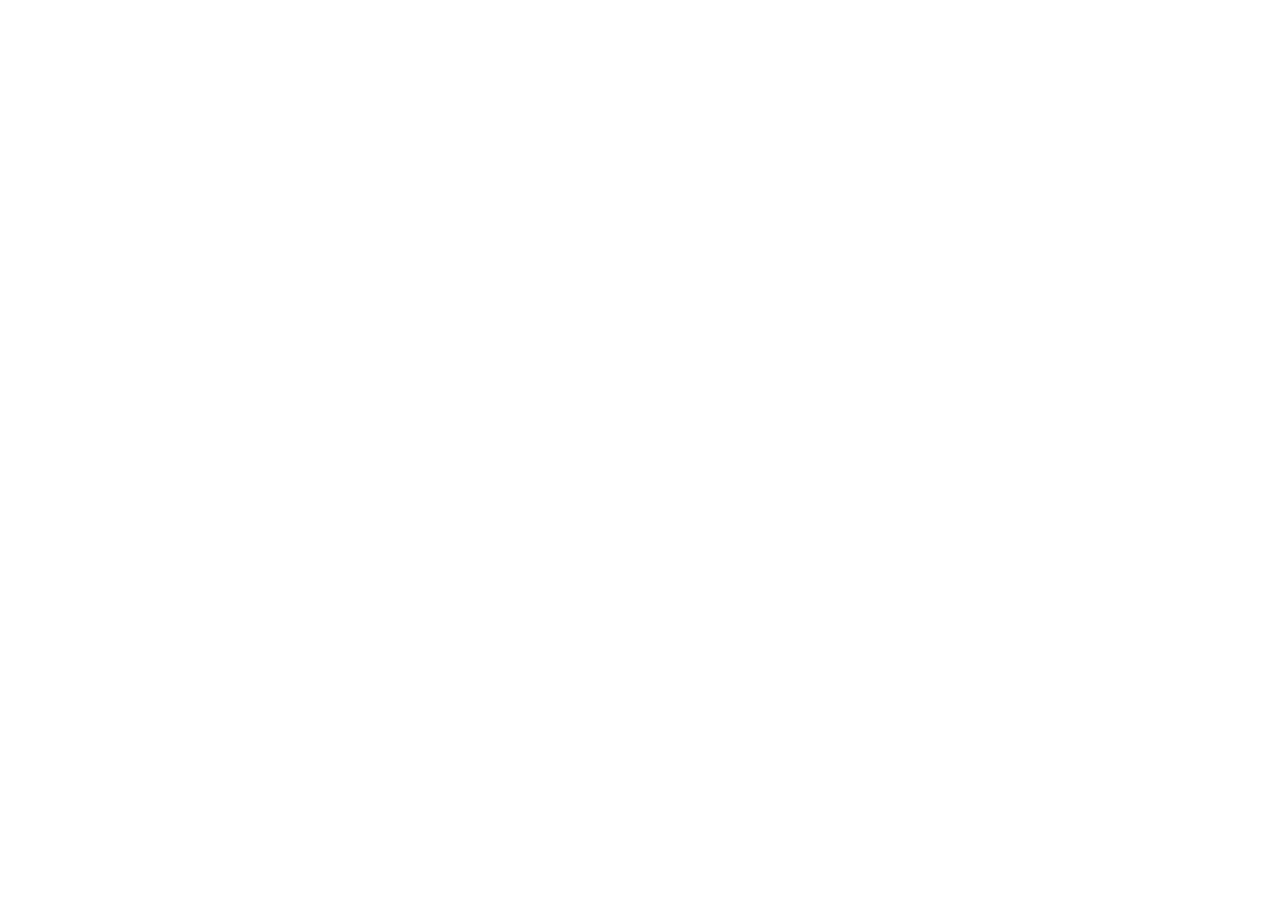
==== index.html @ c541c1cb "first commit" ====
<!doctype html>
<html lang="en">

<head>
  <meta charset="UTF-8" />
  <meta name="viewport" content="width=device-width, initial-scale=1.0" />
  <title>General | Catalyst AI</title>

  <link rel="preconnect" href="https://fonts.googleapis.com" />
  <link rel="preconnect" href="https://fonts.gstatic.com" crossorigin />
  <link
    href="https://fonts.googleapis.com/css2?family=DM+Sans:ital,opsz,wght@0,9..40,100..1000;1,9..40,100..1000&family=DM+Serif+Display:ital@0;1&display=swap"
    rel="stylesheet" />

  <!-- Bootstrap 5 CSS -->
  <link href="https://cdn.jsdelivr.net/npm/bootstrap@5.3.3/dist/css/bootstrap.min.css" rel="stylesheet" />

  <!-- Font Awesome -->
  <link rel="stylesheet" href="https://cdnjs.cloudflare.com/ajax/libs/font-awesome/6.5.2/css/all.min.css" />

  <!-- Swiper CSS -->
  <link rel="stylesheet" href="https://cdn.jsdelivr.net/npm/swiper@11/swiper-bundle.min.css" />

  <!-- AOS (Animate On Scroll) CSS - lightweight scroll animation -->
  <link rel="stylesheet" href="https://unpkg.com/aos@2.3.4/dist/aos.css" />

  <!-- Your custom CSS (always keep LAST so it overrides libraries) -->
  <link rel="stylesheet" href="css/style.css" />
  <link rel="stylesheet" href="./css/responsive.css" />
</head>

<body>

  <!-- ============ SCRIPTS (order matters) ============ -->
  <!-- Bootstrap JS bundle (includes Popper) -->
  <script src="https://cdn.jsdelivr.net/npm/bootstrap@5.3.3/dist/js/bootstrap.bundle.min.js"></script>
  <!-- Swiper JS -->
  <script src="https://cdn.jsdelivr.net/npm/swiper@11/swiper-bundle.min.js"></script>
  <!-- AOS JS -->
  <script src="https://unpkg.com/aos@2.3.4/dist/aos.js"></script>
  <!-- Your custom JS (LAST) -->
  <script src="js/main.js"></script>
</body>

</html>
---- css/style.css ----
/* =========================================================
   1. VARIABLES (Base Palette + Theme Variables)
   ========================================================= */
:root {
  --font-sans: "DM Sans", sans-serif;
  --font-serif: "DM Serif Display", serif;

  /* ---------- Brand palette (raw colors) ---------- */
  --peach: #FFC79E;
  --orange-light: #FF995C;
  --orange: #F26B1F;
  --orange-dark: #C85210;

  --purple: #4B2C9C;
  --purple-dark: #1C1433;
  --purple-light: #D6CFE6;
  --purple-gray: #6B6580;

  --blue: #0A2E9A;
  --navy: #07175B;
  --navy-2: #141B5B;
  --navy-dark: #0B1233;
  --blue-light: #D5DCF5;
  --blue-bg: #EEF2FC;

  --slate: #4F5877;
  --slate-dark: #3D4358;
  --gray-blue: #8C93AD;

  --gold: #E3A62B;
  --gold-dark: #B7791F;

  --red: #E8344E;
  --red-dark: #C4223A;

  --cream: #FFF9E8;
  --off-white: #F3F4FA;
  --white: #FFFFFF;

  /* ---------- Semantic colors ---------- */
  --color-primary: var(--blue);
  --color-primary-dark: var(--navy);
  --color-accent: var(--orange);
  --color-accent-alt: var(--gold);
  --color-text: var(--navy-dark);
  --color-muted: var(--slate);
  --color-border: var(--blue-light);
  --color-bg-soft: var(--off-white);
  --color-bg-cream: var(--cream);
  --color-danger: var(--red);

  /* ---------- Page / Hero Theme Variables (Default = Symbiosis) ---------- */
  --topbar-bg: var(--navy-2);
  --topbar-text: var(--white);
  --topbar-dot: var(--red);

  --header-bg: var(--white);
  --header-link: var(--navy-dark);
  --header-link-hover: var(--red);
  --header-shadow: 0 0.25rem 1.25rem rgb(11 18 51 / 0.08);

  --hero-panel-bg: var(--navy-2);
  --hero-eyebrow-color: var(--red);
  --hero-title-color: var(--white);
  --hero-highlight-color: var(--red);
  --hero-text-color: var(--blue-light);
  --hero-wedge-bg: var(--red);
  --hero-tint-opacity: 0.22;

  --hero-btn-bg: var(--red);
  --hero-btn-border: var(--red);
  --hero-btn-hover-bg: var(--red-dark);
  --hero-btn-hover-border: var(--red-dark);
  --hero-outline-hover-color: var(--navy-2);

  /* Background / Campus Image set via CSS variable */
  --hero-bg-img: url("../image/Symbiosis/Campus_photo.webp");

  /* ---------- Bootstrap overrides ---------- */
  --bs-primary: var(--color-primary);
  --bs-body-color: var(--color-text);
  --bs-link-color: var(--color-primary);
  --bs-link-hover-color: var(--color-accent);

  /* ---------- Layout & Spacing ---------- */
  --container-width: 1440px;
  --section-space: 100px;
  --panel-left: max(var(--gutter), calc((100% - var(--container-width)) / 2 + var(--gutter)));
  --split: calc(50% + 2rem);
}

@media (min-width: 992px) {
  :root {
    --gutter: 2rem;
  }
}

@media (min-width: 1200px) {
  :root {
    --gutter: clamp(2rem, 12.5vw, 11.25rem);
  }
}

/* =========================================================
   2. BASE
   ========================================================= */
html {
  scroll-behavior: smooth;
}

body {
  font-family: var(--font-sans);
  overflow-x: hidden;
}

img {
  max-width: 100%;
  height: auto;
}

a {
  text-decoration: none;
}

.container {
  max-width: var(--container-width);
}

.text-brand-highlight {
  color: var(--hero-highlight-color);
}

/* =========================================================
   3. BUTTONS
   ========================================================= */
.btn-brand {
  --bs-btn-padding-x: 1.25rem;
  --bs-btn-padding-y: 0.6rem;
  --bs-btn-font-size: 0.8125rem;
  --bs-btn-font-weight: 500;
  --bs-btn-border-radius: 0.375rem;
  transition: color 0.15s, background-color 0.15s, border-color 0.15s, transform 0.2s;
}

.btn-brand:hover {
  transform: translateY(-2px);
}

.btn-accent {
  --bs-btn-color: var(--white);
  --bs-btn-bg: var(--hero-btn-bg);
  --bs-btn-border-color: var(--hero-btn-border);
  --bs-btn-hover-color: var(--white);
  --bs-btn-hover-bg: var(--hero-btn-hover-bg);
  --bs-btn-hover-border-color: var(--hero-btn-hover-border);
  --bs-btn-active-color: var(--white);
  --bs-btn-active-bg: var(--hero-btn-hover-bg);
  --bs-btn-active-border-color: var(--hero-btn-hover-border);
}

.btn-navy {
  --bs-btn-color: var(--white);
  --bs-btn-bg: var(--hero-panel-bg);
  --bs-btn-border-color: var(--hero-panel-bg);
  --bs-btn-hover-color: var(--white);
  --bs-btn-hover-bg: var(--color-primary);
  --bs-btn-hover-border-color: var(--color-primary);
  --bs-btn-active-color: var(--white);
  --bs-btn-active-bg: var(--color-primary);
  --bs-btn-active-border-color: var(--color-primary);
}

.hero .btn-outline-light {
  --bs-btn-hover-color: var(--hero-outline-hover-color);
}

/* =========================================================
   4. TOP BAR + HEADER
   ========================================================= */
.topbar {
  background: var(--topbar-bg);
  font-size: 14px;
  color: rgba(255, 255, 255, 0.85);
  font-family: var(--font-sans);
  font-weight: 500;
  line-height: 18px;
  padding: 10px 0;
}

.topbar__dot {
  width: 0.3rem;
  height: 0.3rem;
  background: var(--topbar-dot);
  vertical-align: middle;
}

.site-header {
  position: sticky;
  top: 0;
  z-index: 1030;
  background: white;
  transition: box-shadow 0.3s ease;
}

.site-header.is-scrolled {
  box-shadow: var(--header-shadow);
}

.brand img {
  height: 44px;
  width: auto;
}

.back-link {
  color: var(--header-link);
  font-size: 16px;
  font-weight: 500;
  line-height: 24px;
  transition: color 0.2s;
}

.back-link:hover {
  color: var(--header-link-hover);
}

.back-link i {
  transition: transform 0.2s;
}

.back-link:hover i {
  transform: translateX(-3px);
}

/* =========================================================
   5. HERO (Mobile stacked -> Desktop 3-column grid)
   ========================================================= */
/* .hero {
  position: relative;
  display: grid;
  grid-template-columns: 1fr;
}

.hero__tint {
  display: none;
}

.hero__panel {
  position: relative;
  display: flex;
  align-items: center;
  overflow: hidden;
  background-color: var(--hero-panel-bg);
  background-image: var(--hero-bg-img);
  background-size: cover;
  background-position: center;
  background-repeat: no-repeat;
}
 
.hero__panel::before {
  content: "";
  position: absolute;
  inset: 0;
  background: var(--hero-panel-bg);
  opacity: 0.88;
  z-index: 0;
}

.hero__content {
  position: relative;
  z-index: 1;
  max-width: 40rem;
  padding: 3.5rem var(--gutter) 6rem;
}

.eyebrow {
  display: flex;
  align-items: center;
  gap: 0.75rem;
  margin-bottom: 1.25rem;
  font-size: 0.6875rem;
  font-weight: 500;
  letter-spacing: 0.14em;
  text-transform: uppercase;
  color: var(--hero-eyebrow-color);
}

.eyebrow::before {
  content: "";
  width: 1.5rem;
  height: 1px;
  background: currentColor;
  transform-origin: left;
  animation: line-grow 0.8s 0.4s ease-out both;
}

.hero__title {
  font-size: clamp(2rem, 1rem + 2vw, 2.5rem);
  line-height: 1.15;
  margin-bottom: 1.25rem;
  color: var(--hero-title-color);
}

.hero__text {
  max-width: 28rem;
  margin-bottom: 1.75rem;
  font-size: 0.9375rem;
  color: var(--hero-text-color);
}

.hero__wedge {
  position: absolute;
  inset: auto 0 0 0;
  z-index: 2;
  height: clamp(2.5rem, 5vw, 4.25rem);
  background: var(--hero-wedge-bg);
  clip-path: polygon(0 100%, 100% 0, 100% 100%);
} 
 
.hero__media {
  min-height: 18rem;
  background-color: var(--hero-panel-bg);
  background-image: var(--hero-bg-img);
  background-size: cover;
  background-position: center;
  background-repeat: no-repeat;
}
 
@media (min-width: 992px) {
  .hero {
    grid-template-columns: 0.35fr 1fr 0.85fr;
    min-height: 36rem;
  }

  .hero__tint {
    display: block;
    background-color: var(--hero-panel-bg);
    background-image: var(--hero-bg-img);
    background-size: cover;
    background-position: center;
    background-repeat: no-repeat;
    opacity: var(--hero-tint-opacity);
  }

  .hero__media {
    min-height: 100%;
  }
}*/

@keyframes line-grow {
  from {
    transform: scaleX(0);
  }
}

@media (prefers-reduced-motion: reduce) {
  html {
    scroll-behavior: auto;
  }

  .eyebrow::before {
    animation: none;
  }

  .btn-brand:hover {
    transform: none;
  }
}
---- css/responsive.css ----
@media (max-width: 946px) {
    .container {
        padding: auto 16px;
    }

    .topbar {
        font-size: 12px;
        line-height: normal;
    }

    .brand img {
        height: 34px;
    }

    .btn-brand {
        --bs-btn-padding-x: 16px;
        --bs-btn-padding-y: 14px;
        --bs-btn-font-size: 12px;
        --bs-btn-font-weight: 600;
        --bs-btn-border-radius: 0;
        transition: color 0.15s, background-color 0.15s, border-color 0.15s, transform 0.2s;
    }
}

@media (max-width: 575.98px) {
    .topbar {
        font-size: 12px;
        line-height: 16px;
        padding: 8px 0;
    }

    .brand img {
        height: 36px;
    }

    .header-end {
        gap: 12px;
    }

    .btn-brand {
        --bs-btn-padding-x: 16px;
        --bs-btn-padding-y: 10px;
        --bs-btn-font-size: 14px;
    }

    .hero__content {
        padding: 2.75rem var(--gutter) 4.5rem;
    }

    .hero__actions {
        flex-direction: column;
        align-items: stretch;
    }

    .hero__actions .btn {
        width: 100%;
        text-align: center;
    }

    .hero__media {
        min-height: 15rem;
    }
}

/* Medium devices (tablets >= 768px) */
@media (min-width: 768px) {
    :root {
        --gutter: 2rem;
    }

    .hero__media {
        min-height: 22rem;
    }
}

/* Large devices (desktops >= 992px - Matches reference screenshot) */
@media (min-width: 992px) {
    :root {
        --gutter: 3rem;
    }

    .hero {
        grid-template-columns: 0.24fr 1.06fr 1fr;
        min-height: 36rem;
    }

    .hero__tint {
        display: block;
        background-color: var(--hero-panel-bg);
        background-image: var(--hero-overlay), var(--hero-bg-img);
        background-size: cover;
        background-position: center;
        background-repeat: no-repeat;
        opacity: var(--hero-tint-opacity);
    }

    .hero__content {
        padding: 4rem 2.5rem 5.5rem 3.5rem;
    }

    .hero__media {
        min-height: 100%;
    }
}

/* Extra large screens (>= 1400px) */
@media (min-width: 1400px) {
    .hero {
        min-height: 40rem;
    }

    .hero__content {
        padding: 4.5rem 3rem 6rem 4.5rem;
    }
}
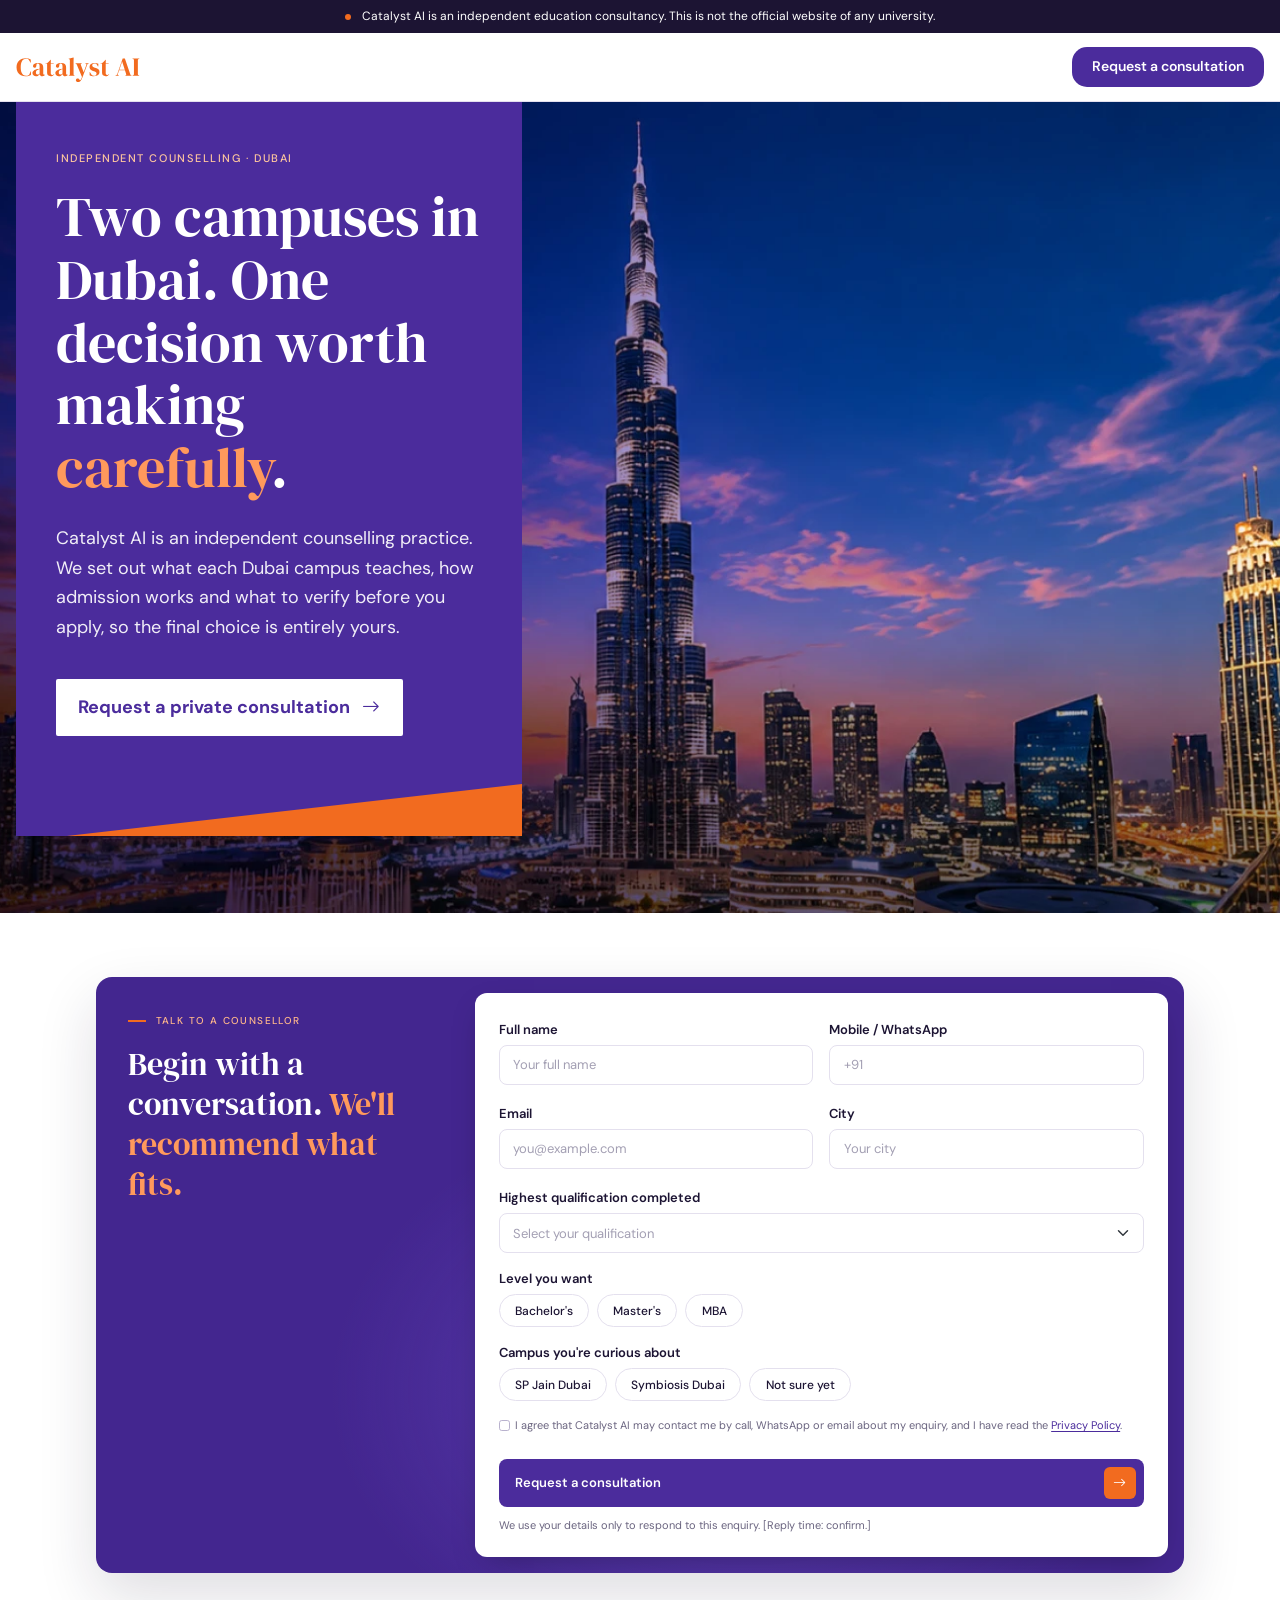
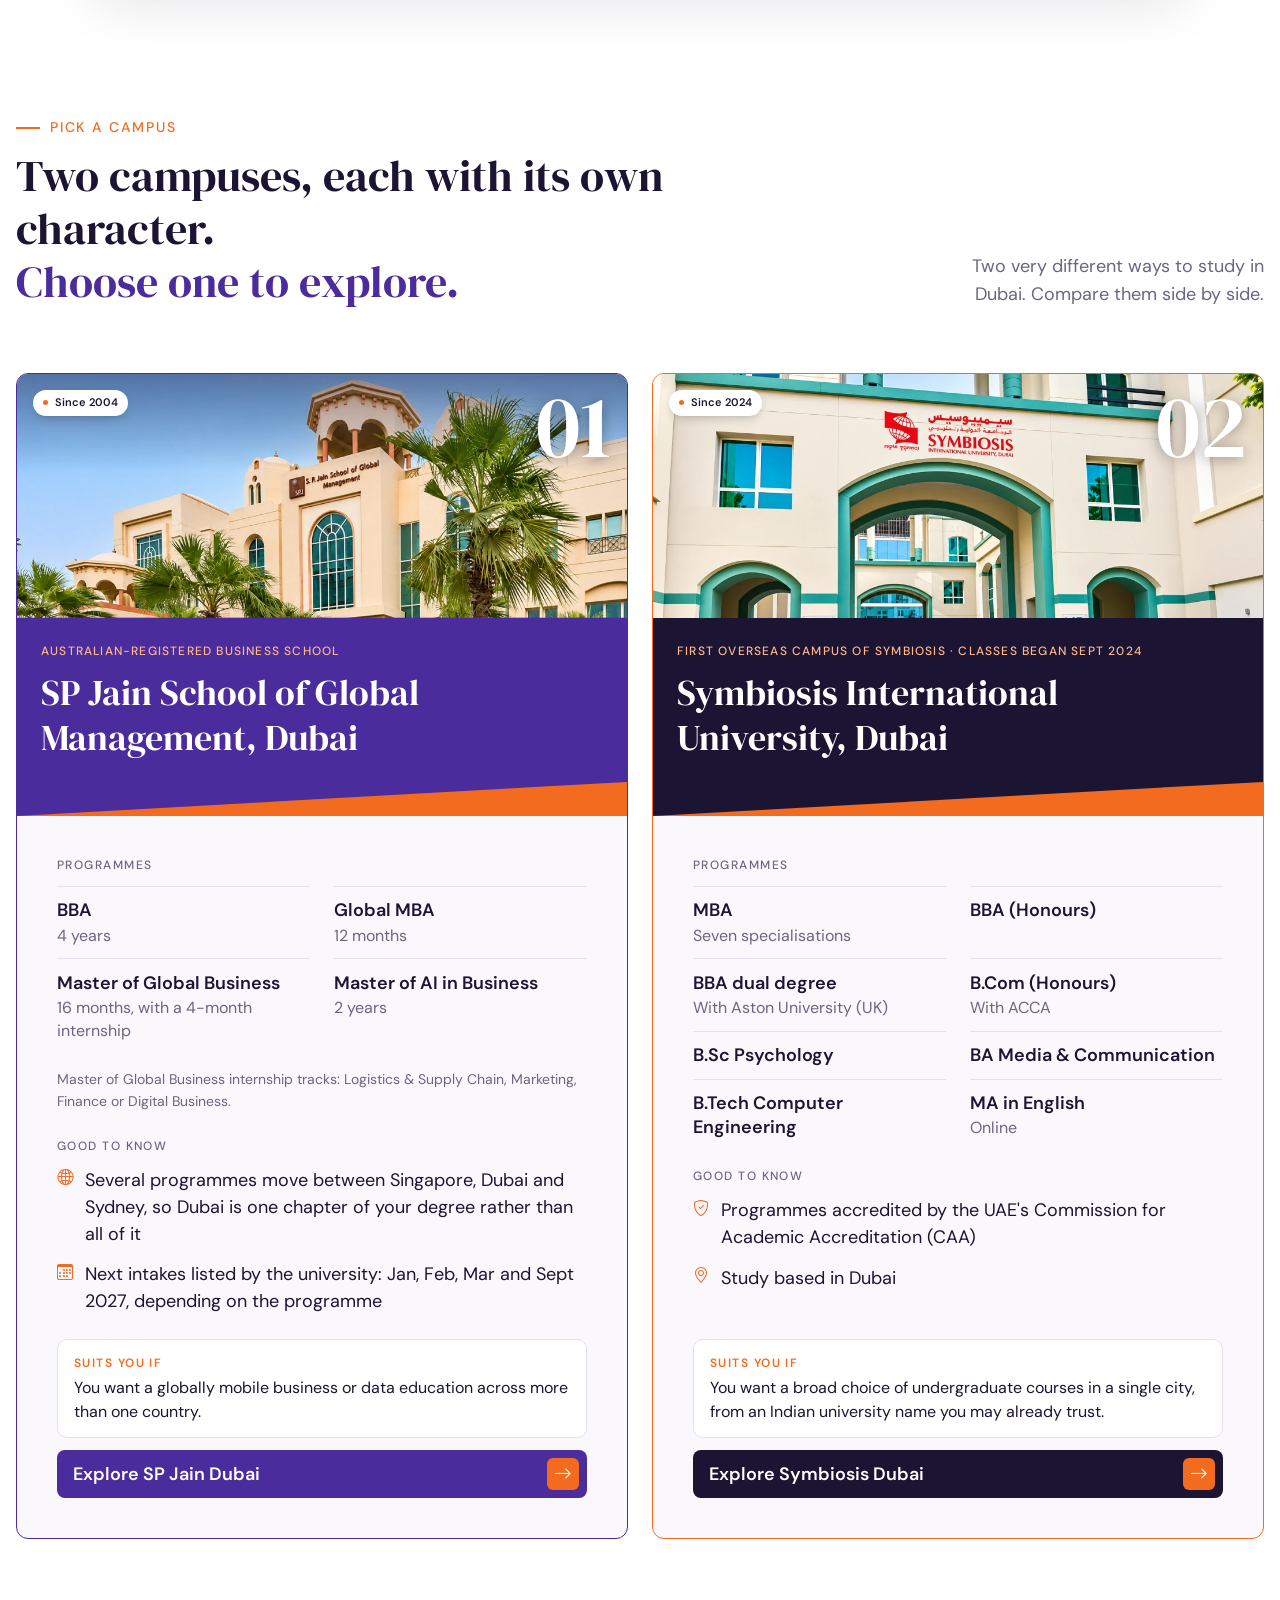
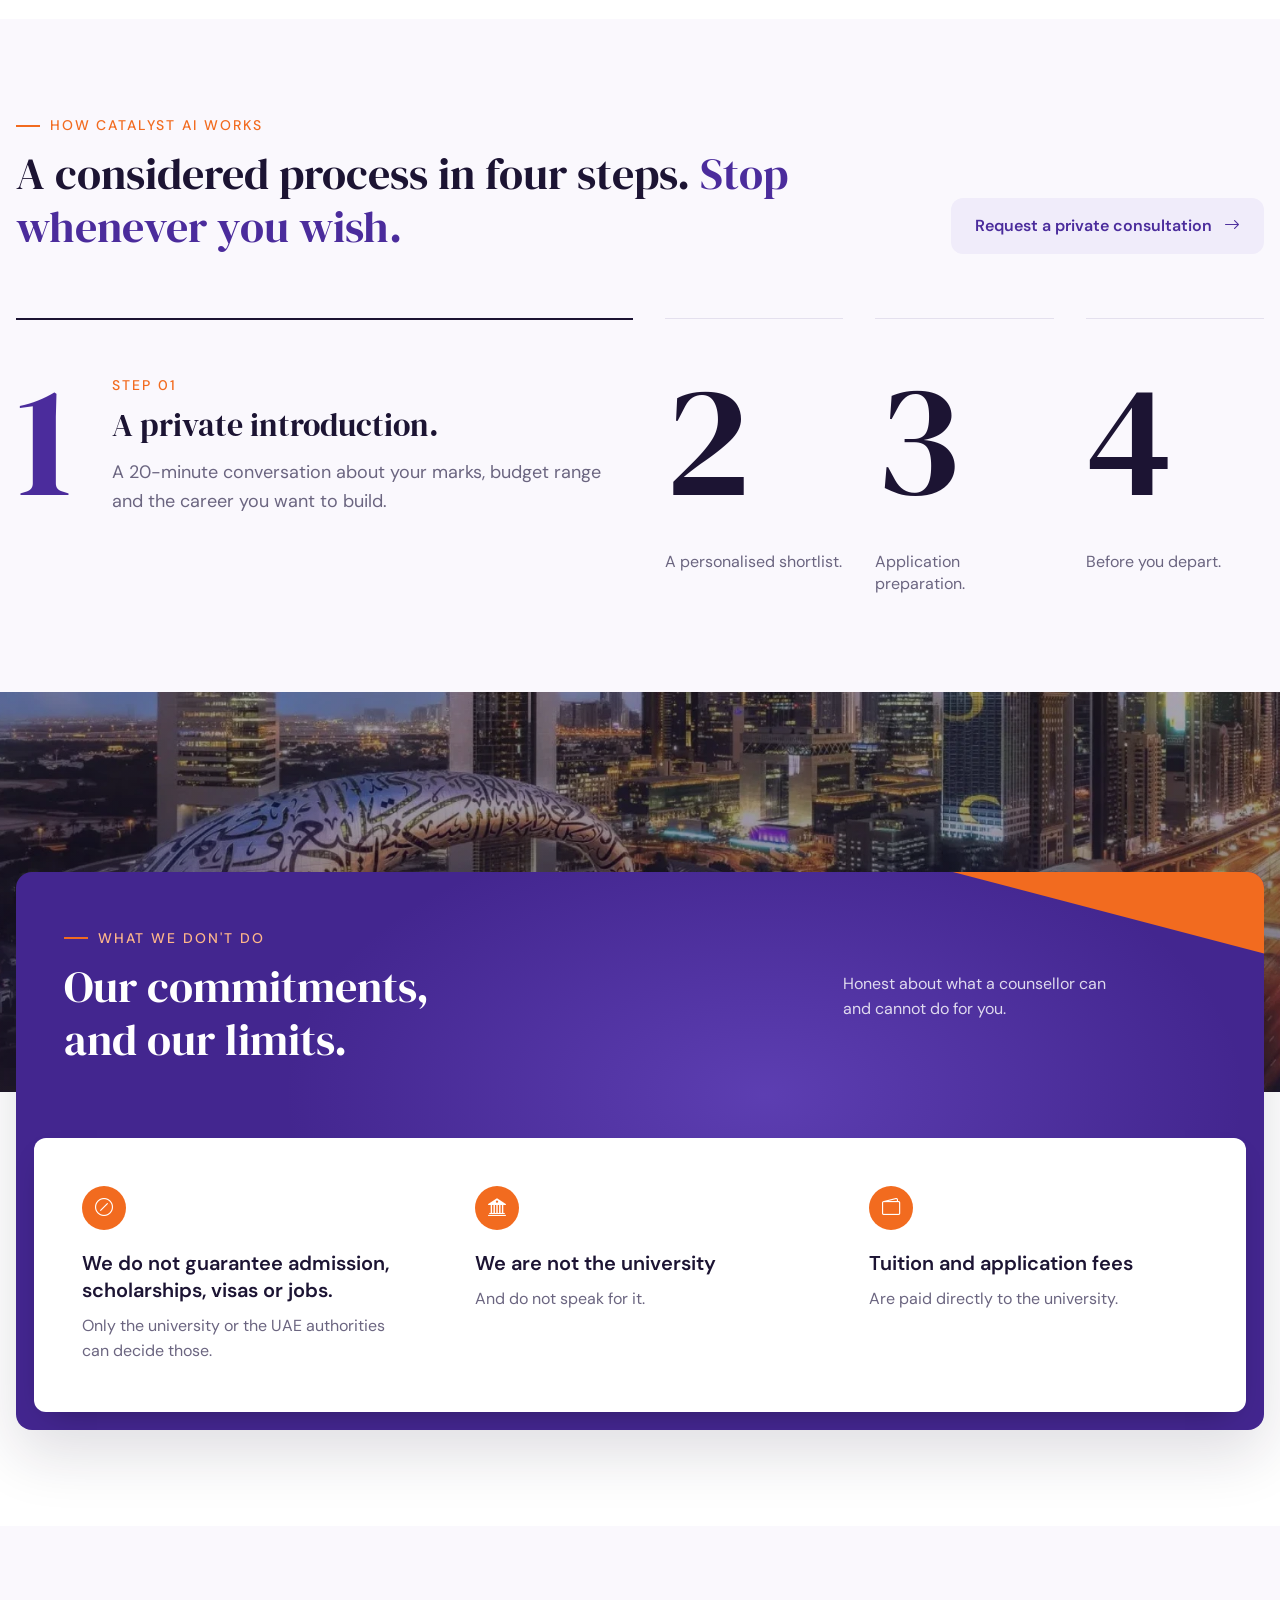
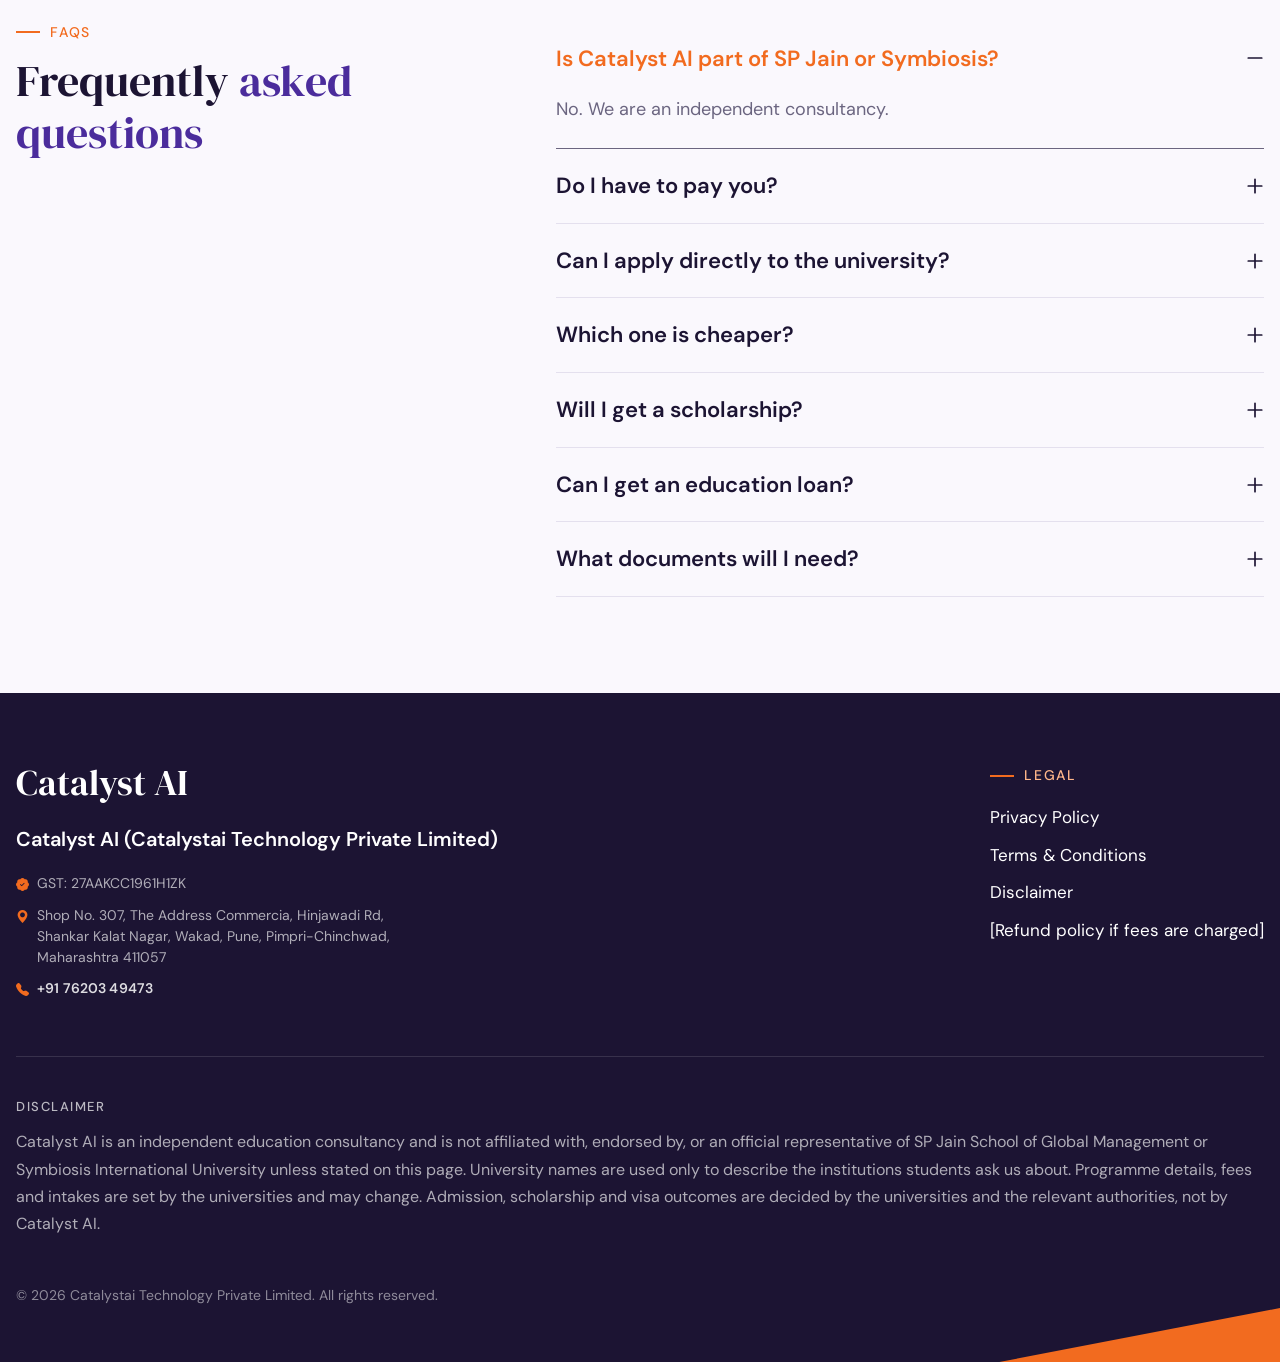
==== commit f2fcfc50: "add new changes" ====
--- a/index.html
+++ b/index.html
@@ -1,45 +1,947 @@
 <!doctype html>
 <html lang="en">
-
-<head>
-  <meta charset="UTF-8" />
-  <meta name="viewport" content="width=device-width, initial-scale=1.0" />
-  <title>General | Catalyst AI</title>
-
-  <link rel="preconnect" href="https://fonts.googleapis.com" />
-  <link rel="preconnect" href="https://fonts.gstatic.com" crossorigin />
-  <link
-    href="https://fonts.googleapis.com/css2?family=DM+Sans:ital,opsz,wght@0,9..40,100..1000;1,9..40,100..1000&family=DM+Serif+Display:ital@0;1&display=swap"
-    rel="stylesheet" />
-
-  <!-- Bootstrap 5 CSS -->
-  <link href="https://cdn.jsdelivr.net/npm/bootstrap@5.3.3/dist/css/bootstrap.min.css" rel="stylesheet" />
-
-  <!-- Font Awesome -->
-  <link rel="stylesheet" href="https://cdnjs.cloudflare.com/ajax/libs/font-awesome/6.5.2/css/all.min.css" />
-
-  <!-- Swiper CSS -->
-  <link rel="stylesheet" href="https://cdn.jsdelivr.net/npm/swiper@11/swiper-bundle.min.css" />
-
-  <!-- AOS (Animate On Scroll) CSS - lightweight scroll animation -->
-  <link rel="stylesheet" href="https://unpkg.com/aos@2.3.4/dist/aos.css" />
-
-  <!-- Your custom CSS (always keep LAST so it overrides libraries) -->
-  <link rel="stylesheet" href="css/style.css" />
-  <link rel="stylesheet" href="./css/responsive.css" />
-</head>
-
-<body>
-
-  <!-- ============ SCRIPTS (order matters) ============ -->
-  <!-- Bootstrap JS bundle (includes Popper) -->
-  <script src="https://cdn.jsdelivr.net/npm/bootstrap@5.3.3/dist/js/bootstrap.bundle.min.js"></script>
-  <!-- Swiper JS -->
-  <script src="https://cdn.jsdelivr.net/npm/swiper@11/swiper-bundle.min.js"></script>
-  <!-- AOS JS -->
-  <script src="https://unpkg.com/aos@2.3.4/dist/aos.js"></script>
-  <!-- Your custom JS (LAST) -->
-  <script src="js/main.js"></script>
-</body>
-
-</html>+  <head>
+    <meta charset="UTF-8" />
+    <meta name="viewport" content="width=device-width, initial-scale=1" />
+    <title>Catalyst AI | Independent Counselling for Dubai Campuses</title>
+
+    <!-- Google Tag Manager -->
+    <script>
+      (function (w, d, s, l, i) {
+        w[l] = w[l] || [];
+        w[l].push({ 'gtm.start': new Date().getTime(), event: 'gtm.js' });
+        var f = d.getElementsByTagName(s)[0],
+          j = d.createElement(s),
+          dl = l != 'dataLayer' ? '&l=' + l : '';
+        j.async = true;
+        j.src = 'https://www.googletagmanager.com/gtm.js?id=' + i + dl;
+        f.parentNode.insertBefore(j, f);
+      })(window, document, 'script', 'dataLayer', 'GTM-PBZR5ZBN');
+    </script>
+    <!-- End Google Tag Manager -->
+    <meta
+      name="description"
+      content="Catalyst AI is an independent counselling practice. Compare what each Dubai campus teaches, how admission works and what to verify before you apply."
+    />
+
+    <!-- Fonts -->
+    <link rel="preconnect" href="https://fonts.googleapis.com" />
+    <link rel="preconnect" href="https://fonts.gstatic.com" crossorigin />
+    <link
+      href="https://fonts.googleapis.com/css2?family=DM+Sans:wght@400;500;600;700&family=DM+Serif+Display:ital@0;1&display=swap"
+      rel="stylesheet"
+    />
+
+    <!-- Bootstrap 5 + Icons -->
+    <link href="https://cdn.jsdelivr.net/npm/bootstrap@5.3.3/dist/css/bootstrap.min.css" rel="stylesheet" />
+    <link href="https://cdn.jsdelivr.net/npm/bootstrap-icons@1.11.3/font/bootstrap-icons.min.css" rel="stylesheet" />
+
+    <!-- Favicon -->
+    <link rel="icon" type="image/png" href="images/favicon.png" />
+
+    <!-- Custom -->
+    <link href="css/style.css" rel="stylesheet" />
+  </head>
+  <body>
+    <!-- Google Tag Manager (noscript) -->
+    <noscript
+      ><iframe
+        src="https://www.googletagmanager.com/ns.html?id=GTM-PBZR5ZBN"
+        height="0"
+        width="0"
+        style="display: none; visibility: hidden"
+      ></iframe
+    ></noscript>
+    <!-- End Google Tag Manager (noscript) -->
+
+    <!-- ============ 1. HEADER STRIP ============ -->
+    <div class="header-strip" role="note">
+      <div class="site-container">
+        <p class="header-strip__text mb-0">
+          <span class="header-strip__dot" aria-hidden="true"></span>
+          Catalyst AI is an independent education consultancy. This is not the official website of any university.
+        </p>
+      </div>
+    </div>
+
+    <!-- ============ 2. HEADER ============ -->
+    <header class="site-header">
+      <div class="site-container">
+        <nav class="d-flex align-items-center justify-content-between" aria-label="Main">
+          <a href="#" class="site-logo" aria-label="Catalyst AI home"
+            ><img src="images/logo.svg" alt="Catalyst AI" class="site-logo__img"
+          /></a>
+          <a href="#enquiry" class="btn btn-brand btn-brand--sm">Request a consultation</a>
+        </nav>
+      </div>
+    </header>
+
+    <main>
+      <!-- ============ 3. HERO ============ -->
+      <section class="hero" aria-labelledby="hero-title">
+        <div class="site-container">
+          <div class="row">
+            <div class="col-12 col-md-10 col-lg-6 col-xl-5">
+              <div class="hero-card">
+                <p class="hero-card__eyebrow">Independent counselling &middot; Dubai</p>
+                <h1 id="hero-title" class="hero-card__title">
+                  Two campuses in Dubai. One decision worth making <span class="text-peach">carefully</span>.
+                </h1>
+                <p class="hero-card__text">
+                  Catalyst AI is an independent counselling practice. We set out what each Dubai campus teaches, how
+                  admission works and what to verify before you apply, so the final choice is entirely yours.
+                </p>
+                <a href="#enquiry" class="btn btn-light-cta">
+                  <span>Request a private consultation</span>
+                  <i class="bi bi-arrow-right" aria-hidden="true"></i>
+                </a>
+              </div>
+            </div>
+          </div>
+        </div>
+      </section>
+
+      <!-- ============ 4. ENQUIRY FORM ============ -->
+      <section class="enquiry" id="enquiry" aria-labelledby="enquiry-title">
+        <div class="site-container">
+          <div class="enquiry__wrap">
+            <div class="row g-0 align-items-stretch">
+              <!-- Left panel -->
+              <div class="col-12 col-lg-4">
+                <div class="enquiry__intro">
+                  <p class="enquiry__eyebrow">
+                    <span class="enquiry__line" aria-hidden="true"></span>Talk to a counsellor
+                  </p>
+                  <h2 id="enquiry-title" class="enquiry__title">
+                    Begin with a conversation. <span class="text-peach">We'll recommend what fits.</span>
+                  </h2>
+                </div>
+              </div>
+
+              <!-- Form card -->
+              <div class="col-12 col-lg-8">
+                <div class="form-card">
+                  <form id="leadForm" class="needs-validation" novalidate data-source="Home">
+                    <!-- Hidden fields (leave as is). Change value of "source" on other pages:
+                       Home  |  SP Jain  |  Symbiosis -->
+                    <input type="hidden" name="source" value="Home" />
+                    <input type="hidden" name="page_url" id="page_url" />
+                    <input type="hidden" name="utm_source" id="utm_source" />
+                    <input type="hidden" name="utm_medium" id="utm_medium" />
+                    <input type="hidden" name="utm_campaign" id="utm_campaign" />
+                    <input type="hidden" name="utm_term" id="utm_term" />
+                    <input type="hidden" name="utm_content" id="utm_content" />
+                    <!-- Honeypot (bots fill this, humans never see it) -->
+                    <div class="visually-hidden" aria-hidden="true">
+                      <label for="website">Website</label>
+                      <input type="text" name="website" id="website" tabindex="-1" autocomplete="off" />
+                    </div>
+
+                    <div class="row g-3">
+                      <div class="col-12 col-sm-6">
+                        <label for="fullName" class="form-label">Full name</label>
+                        <input
+                          type="text"
+                          class="form-control"
+                          id="fullName"
+                          name="full_name"
+                          placeholder="Your full name"
+                          autocomplete="name"
+                          required
+                          minlength="2"
+                        />
+                        <div class="invalid-feedback">Please enter your full name.</div>
+                      </div>
+                      <div class="col-12 col-sm-6">
+                        <label for="mobile" class="form-label">Mobile / WhatsApp</label>
+                        <input
+                          type="tel"
+                          class="form-control"
+                          id="mobile"
+                          name="mobile"
+                          placeholder="+91"
+                          inputmode="tel"
+                          autocomplete="tel"
+                          pattern="^\+?[0-9\s\-]{8,15}$"
+                          required
+                        />
+                        <div class="invalid-feedback">Enter a valid mobile number.</div>
+                      </div>
+
+                      <div class="col-12 col-sm-6">
+                        <label for="email" class="form-label">Email</label>
+                        <input
+                          type="email"
+                          class="form-control"
+                          id="email"
+                          name="email"
+                          placeholder="you@example.com"
+                          autocomplete="email"
+                          required
+                        />
+                        <div class="invalid-feedback">Enter a valid email address.</div>
+                      </div>
+                      <div class="col-12 col-sm-6">
+                        <label for="city" class="form-label">City</label>
+                        <input
+                          type="text"
+                          class="form-control"
+                          id="city"
+                          name="city"
+                          placeholder="Your city"
+                          autocomplete="address-level2"
+                          required
+                        />
+                        <div class="invalid-feedback">Please enter your city.</div>
+                      </div>
+
+                      <div class="col-12">
+                        <label for="qualification" class="form-label">Highest qualification completed</label>
+                        <select class="form-select" id="qualification" name="qualification" required>
+                          <option value="" selected disabled>Select your qualification</option>
+                          <option>12th / Higher secondary</option>
+                          <option>Diploma</option>
+                          <option>Bachelor's degree</option>
+                          <option>Master's degree</option>
+                          <option>Other</option>
+                        </select>
+                        <div class="invalid-feedback">Please select your qualification.</div>
+                      </div>
+
+                      <!-- Level (single select pills) -->
+                      <div class="col-12">
+                        <span class="form-label d-block" id="levelLabel">Level you want</span>
+                        <div class="pill-group" role="radiogroup" aria-labelledby="levelLabel">
+                          <input type="radio" class="btn-check" name="level" id="lvl1" value="Bachelor's" required />
+                          <label class="pill" for="lvl1">Bachelor's</label>
+
+                          <input type="radio" class="btn-check" name="level" id="lvl2" value="Master's" />
+                          <label class="pill" for="lvl2">Master's</label>
+
+                          <input type="radio" class="btn-check" name="level" id="lvl3" value="MBA" />
+                          <label class="pill" for="lvl3">MBA</label>
+                        </div>
+                      </div>
+
+                      <!-- Campus (single select pills) -->
+                      <div class="col-12">
+                        <span class="form-label d-block" id="campusLabel">Campus you're curious about</span>
+                        <div class="pill-group" role="radiogroup" aria-labelledby="campusLabel">
+                          <input
+                            type="radio"
+                            class="btn-check"
+                            name="campus"
+                            id="cmp1"
+                            value="SP Jain Dubai"
+                            required
+                          />
+                          <label class="pill" for="cmp1">SP Jain Dubai</label>
+
+                          <input type="radio" class="btn-check" name="campus" id="cmp2" value="Symbiosis Dubai" />
+                          <label class="pill" for="cmp2">Symbiosis Dubai</label>
+
+                          <input type="radio" class="btn-check" name="campus" id="cmp3" value="Not sure yet" />
+                          <label class="pill" for="cmp3">Not sure yet</label>
+                        </div>
+                      </div>
+
+                      <!-- Consent -->
+                      <div class="col-12">
+                        <div class="form-check consent">
+                          <input
+                            class="form-check-input"
+                            type="checkbox"
+                            id="consent"
+                            name="consent"
+                            value="Yes"
+                            required
+                          />
+                          <label class="form-check-label" for="consent">
+                            I agree that Catalyst AI may contact me by call, WhatsApp or email about my enquiry, and I
+                            have read the <a href="privacy-policy.html" class="consent__link">Privacy Policy</a>.
+                          </label>
+                          <div class="invalid-feedback">Please tick this box to continue.</div>
+                        </div>
+                      </div>
+
+                      <div class="col-12">
+                        <button type="submit" class="btn btn-submit" id="submitBtn">
+                          <span class="btn-submit__label">Request a consultation</span>
+                          <span class="btn-submit__icon" aria-hidden="true"><i class="bi bi-arrow-right"></i></span>
+                        </button>
+                        <p class="form-note mb-0">
+                          We use your details only to respond to this enquiry. [Reply time: confirm.]
+                        </p>
+                      </div>
+                    </div>
+
+                    <!-- Status message -->
+                    <div id="formStatus" class="form-status" role="status" aria-live="polite" hidden></div>
+                  </form>
+                </div>
+              </div>
+            </div>
+          </div>
+        </div>
+      </section>
+
+      <!-- ============ 5. PICK A CAMPUS ============ -->
+      <section class="campuses" id="campuses" aria-labelledby="campuses-title">
+        <div class="site-container">
+          <div class="campuses__head row g-3 align-items-end">
+            <div class="col-12 col-md-8">
+              <p class="section-eyebrow"><span class="section-eyebrow__line" aria-hidden="true"></span>Pick a campus</p>
+              <h2 id="campuses-title" class="campuses__title">
+                Two campuses, each with its own character.
+                <span class="campuses__title-accent">Choose one to explore.</span>
+              </h2>
+            </div>
+            <div class="col-12 col-md-4">
+              <p class="campuses__lead">Two very different ways to study in Dubai. Compare them side by side.</p>
+            </div>
+          </div>
+
+          <div class="row g-3 g-lg-4">
+            <!-- Card 1: SP Jain -->
+            <div class="col-12 col-md-6">
+              <article class="campus-card campus-card--purple">
+                <div class="campus-card__media">
+                  <!-- IMAGE: add images/sp-jain-dubai.jpg (recommended 1000 x 400, 5:2) -->
+                  <img
+                    src="images/campus-img-2.webp"
+                    alt="SP Jain School of Global Management campus, Dubai"
+                    width="1000"
+                    height="400"
+                    loading="lazy"
+                  />
+                  <span class="campus-card__badge"
+                    ><span class="campus-card__badge-dot" aria-hidden="true"></span>Since 2004</span
+                  >
+                  <span class="campus-card__num" aria-hidden="true">01</span>
+                </div>
+
+                <div class="campus-card__head">
+                  <p class="campus-card__eyebrow">Australian-registered business school</p>
+                  <h3 class="campus-card__title">SP Jain School of Global Management, Dubai</h3>
+                </div>
+
+                <div class="campus-card__body">
+                  <p class="campus-card__label">Programmes</p>
+                  <ul class="programmes list-unstyled">
+                    <li><span class="programmes__name">BBA</span><span class="programmes__meta">4 years</span></li>
+                    <li>
+                      <span class="programmes__name">Global MBA</span><span class="programmes__meta">12 months</span>
+                    </li>
+                    <li>
+                      <span class="programmes__name">Master of Global Business</span
+                      ><span class="programmes__meta">16 months, with a 4-month internship</span>
+                    </li>
+                    <li>
+                      <span class="programmes__name">Master of AI in Business</span
+                      ><span class="programmes__meta">2 years</span>
+                    </li>
+                  </ul>
+                  <p class="campus-card__note">
+                    Master of Global Business internship tracks: Logistics &amp; Supply Chain, Marketing, Finance or
+                    Digital Business.
+                  </p>
+
+                  <p class="campus-card__label">Good to know</p>
+                  <ul class="know list-unstyled">
+                    <li>
+                      <i class="bi bi-globe2" aria-hidden="true"></i
+                      ><span
+                        >Several programmes move between Singapore, Dubai and Sydney, so Dubai is one chapter of your
+                        degree rather than all of it</span
+                      >
+                    </li>
+                    <li>
+                      <i class="bi bi-calendar3" aria-hidden="true"></i
+                      ><span
+                        >Next intakes listed by the university: Jan, Feb, Mar and Sept 2027, depending on the
+                        programme</span
+                      >
+                    </li>
+                  </ul>
+
+                  <div class="suits">
+                    <p class="suits__label">Suits you if</p>
+                    <p class="suits__text">
+                      You want a globally mobile business or data education across more than one country.
+                    </p>
+                  </div>
+
+                  <a href="sp-jain.html" class="campus-card__cta">
+                    <span>Explore SP Jain Dubai</span>
+                    <span class="campus-card__cta-icon" aria-hidden="true"><i class="bi bi-arrow-right"></i></span>
+                  </a>
+                </div>
+              </article>
+            </div>
+
+            <!-- Card 2: Symbiosis -->
+            <div class="col-12 col-md-6">
+              <article class="campus-card campus-card--ink">
+                <div class="campus-card__media">
+                  <!-- IMAGE: add images/symbiosis-dubai.jpg (recommended 1000 x 400, 5:2) -->
+                  <img
+                    src="images/campus-img-1.webp"
+                    alt="Symbiosis International University campus, Dubai"
+                    width="1000"
+                    height="400"
+                    loading="lazy"
+                  />
+                  <span class="campus-card__badge"
+                    ><span class="campus-card__badge-dot" aria-hidden="true"></span>Since 2024</span
+                  >
+                  <span class="campus-card__num" aria-hidden="true">02</span>
+                </div>
+
+                <div class="campus-card__head">
+                  <p class="campus-card__eyebrow">
+                    First overseas campus of Symbiosis &middot; classes began Sept 2024
+                  </p>
+                  <h3 class="campus-card__title">Symbiosis International University, Dubai</h3>
+                </div>
+
+                <div class="campus-card__body">
+                  <p class="campus-card__label">Programmes</p>
+                  <ul class="programmes list-unstyled">
+                    <li>
+                      <span class="programmes__name">MBA</span
+                      ><span class="programmes__meta">Seven specialisations</span>
+                    </li>
+                    <li><span class="programmes__name">BBA (Honours)</span></li>
+                    <li>
+                      <span class="programmes__name">BBA dual degree</span
+                      ><span class="programmes__meta">With Aston University (UK)</span>
+                    </li>
+                    <li>
+                      <span class="programmes__name">B.Com (Honours)</span
+                      ><span class="programmes__meta">With ACCA</span>
+                    </li>
+                    <li><span class="programmes__name">B.Sc Psychology</span></li>
+                    <li><span class="programmes__name">BA Media &amp; Communication</span></li>
+                    <li><span class="programmes__name">B.Tech Computer Engineering</span></li>
+                    <li>
+                      <span class="programmes__name">MA in English</span><span class="programmes__meta">Online</span>
+                    </li>
+                  </ul>
+
+                  <p class="campus-card__label">Good to know</p>
+                  <ul class="know list-unstyled">
+                    <li>
+                      <i class="bi bi-shield-check" aria-hidden="true"></i
+                      ><span>Programmes accredited by the UAE's Commission for Academic Accreditation (CAA)</span>
+                    </li>
+                    <li><i class="bi bi-geo-alt" aria-hidden="true"></i><span>Study based in Dubai</span></li>
+                  </ul>
+
+                  <div class="suits">
+                    <p class="suits__label">Suits you if</p>
+                    <p class="suits__text">
+                      You want a broad choice of undergraduate courses in a single city, from an Indian university name
+                      you may already trust.
+                    </p>
+                  </div>
+
+                  <a href="symbiosis.html" class="campus-card__cta">
+                    <span>Explore Symbiosis Dubai</span>
+                    <span class="campus-card__cta-icon" aria-hidden="true"><i class="bi bi-arrow-right"></i></span>
+                  </a>
+                </div>
+              </article>
+            </div>
+          </div>
+        </div>
+      </section>
+      <section class="process" id="process" aria-labelledby="process-title">
+        <div class="site-container">
+          <div class="process__head row g-3 align-items-end">
+            <div class="col-12 col-lg-8">
+              <p class="section-eyebrow">
+                <span class="section-eyebrow__line" aria-hidden="true"></span>How Catalyst AI works
+              </p>
+              <h2 id="process-title" class="process__title">
+                A considered process in four steps. <span class="process__title-accent">Stop whenever you wish.</span>
+              </h2>
+            </div>
+            <div class="col-12 col-lg-4 d-lg-flex justify-content-lg-end">
+              <a href="#enquiry" class="btn-soft">
+                <span>Request a private consultation</span>
+                <i class="bi bi-arrow-right" aria-hidden="true"></i>
+              </a>
+            </div>
+          </div>
+
+          <!-- Steps: one open at a time. JS in js/steps.js -->
+          <div class="steps" data-steps>
+            <!-- Step 1 (open by default) -->
+            <article class="step is-active">
+              <span class="step__num" aria-hidden="true">1</span>
+              <div class="step__panel" id="step-panel-1" aria-hidden="false">
+                <div class="step__panel-inner">
+                  <p class="step__label">Step 01</p>
+                  <h3 class="step__title">A private introduction.</h3>
+                  <p class="step__text">
+                    A 20-minute conversation about your marks, budget range and the career you want to build.
+                  </p>
+                </div>
+              </div>
+              <p class="step__caption" aria-hidden="true">A private introduction.</p>
+              <span class="step__arrow" aria-hidden="true"><i class="bi bi-arrow-up-right"></i></span>
+              <button
+                type="button"
+                class="step__toggle"
+                aria-expanded="true"
+                aria-controls="step-panel-1"
+                tabindex="-1"
+              >
+                <span class="visually-hidden">Step 1: A private introduction.</span>
+              </button>
+            </article>
+
+            <!-- Step 2 -->
+            <article class="step">
+              <span class="step__num" aria-hidden="true">2</span>
+              <div class="step__panel" id="step-panel-2" aria-hidden="true">
+                <div class="step__panel-inner">
+                  <p class="step__label">Step 02</p>
+                  <h3 class="step__title">A personalised shortlist.</h3>
+                  <p class="step__text">
+                    A written comparison of the programmes that suit you from SP Jain, Symbiosis or both, covering
+                    duration, eligibility and the full cost of attending.
+                  </p>
+                </div>
+              </div>
+              <p class="step__caption" aria-hidden="true">A personalised shortlist.</p>
+              <span class="step__arrow" aria-hidden="true"><i class="bi bi-arrow-up-right"></i></span>
+              <button type="button" class="step__toggle" aria-expanded="false" aria-controls="step-panel-2">
+                <span class="visually-hidden">Step 2: A personalised shortlist.</span>
+              </button>
+            </article>
+
+            <!-- Step 3 -->
+            <article class="step">
+              <span class="step__num" aria-hidden="true">3</span>
+              <div class="step__panel" id="step-panel-3" aria-hidden="true">
+                <div class="step__panel-inner">
+                  <p class="step__label">Step 03</p>
+                  <h3 class="step__title">Application preparation.</h3>
+                  <p class="step__text">
+                    <!-- EDIT: replace with your own copy -->
+                    Document checklist, form review and deadline tracking. You submit to the university.
+                  </p>
+                </div>
+              </div>
+              <p class="step__caption" aria-hidden="true">Application preparation.</p>
+              <span class="step__arrow" aria-hidden="true"><i class="bi bi-arrow-up-right"></i></span>
+              <button type="button" class="step__toggle" aria-expanded="false" aria-controls="step-panel-3">
+                <span class="visually-hidden">Step 3: Application preparation.</span>
+              </button>
+            </article>
+
+            <!-- Step 4 -->
+            <article class="step">
+              <span class="step__num" aria-hidden="true">4</span>
+              <div class="step__panel" id="step-panel-4" aria-hidden="true">
+                <div class="step__panel-inner">
+                  <p class="step__label">Step 04</p>
+                  <h3 class="step__title">Before you depart.</h3>
+                  <p class="step__text">
+                    We list the questions to put to the university's international office about visa, housing and
+                    arrival.
+                  </p>
+                </div>
+              </div>
+              <p class="step__caption" aria-hidden="true">Before you depart.</p>
+              <span class="step__arrow" aria-hidden="true"><i class="bi bi-arrow-up-right"></i></span>
+              <button type="button" class="step__toggle" aria-expanded="false" aria-controls="step-panel-4">
+                <span class="visually-hidden">Step 4: Before you depart.</span>
+              </button>
+            </article>
+          </div>
+        </div>
+      </section>
+
+      <!-- ============ 7. COMMITMENTS AND LIMITS ============ -->
+      <section class="commit" aria-labelledby="commit-title">
+        <div class="commit__bg" aria-hidden="true"></div>
+        <div class="site-container position-relative">
+          <div class="commit__card">
+            <div class="commit__head row g-3 align-items-center">
+              <div class="col-12 col-lg-8">
+                <p class="section-eyebrow section-eyebrow--light">
+                  <span class="section-eyebrow__line" aria-hidden="true"></span>What we don't do
+                </p>
+                <h2 id="commit-title" class="commit__title">Our commitments, and our limits.</h2>
+              </div>
+              <div class="col-12 col-lg-4">
+                <p class="commit__lead">Honest about what a counsellor can and cannot do for you.</p>
+              </div>
+            </div>
+
+            <div class="commit__items">
+              <div class="row g-3 g-md-4">
+                <div class="col-12 col-md-4">
+                  <div class="commit-item">
+                    <span class="commit-item__icon" aria-hidden="true"><i class="bi bi-slash-circle"></i></span>
+                    <h3 class="commit-item__title">We do not guarantee admission, scholarships, visas or jobs.</h3>
+                    <p class="commit-item__text">Only the university or the UAE authorities can decide those.</p>
+                  </div>
+                </div>
+                <div class="col-12 col-md-4">
+                  <div class="commit-item">
+                    <span class="commit-item__icon" aria-hidden="true"><i class="bi bi-bank2"></i></span>
+                    <h3 class="commit-item__title">We are not the university</h3>
+                    <p class="commit-item__text">And do not speak for it.</p>
+                  </div>
+                </div>
+                <div class="col-12 col-md-4">
+                  <div class="commit-item">
+                    <span class="commit-item__icon" aria-hidden="true"><i class="bi bi-wallet2"></i></span>
+                    <h3 class="commit-item__title">Tuition and application fees</h3>
+                    <p class="commit-item__text">Are paid directly to the university.</p>
+                  </div>
+                </div>
+              </div>
+            </div>
+          </div>
+        </div>
+      </section>
+
+      <section class="faq-section" id="faq" aria-labelledby="faq-title">
+        <div class="site-container">
+          <div class="row g-4 g-lg-5">
+            <div class="col-12 col-lg-5">
+              <p class="section-eyebrow"><span class="section-eyebrow__line" aria-hidden="true"></span>FAQs</p>
+              <h2 id="faq-title" class="faq-section__title">
+                Frequently <span class="faq-section__title-accent">asked questions</span>
+              </h2>
+            </div>
+
+            <div class="col-12 col-lg-7">
+              <div class="accordion faq" id="faqAccordion">
+                <!-- 1 (open by default) -->
+                <div class="accordion-item">
+                  <h3 class="accordion-header">
+                    <button
+                      class="accordion-button"
+                      type="button"
+                      data-bs-toggle="collapse"
+                      data-bs-target="#faq1"
+                      aria-expanded="true"
+                      aria-controls="faq1"
+                    >
+                      Is Catalyst AI part of SP Jain or Symbiosis?
+                    </button>
+                  </h3>
+                  <div id="faq1" class="accordion-collapse collapse show" data-bs-parent="#faqAccordion">
+                    <div class="accordion-body">No. We are an independent consultancy.</div>
+                  </div>
+                </div>
+
+                <!-- 2 -->
+                <div class="accordion-item">
+                  <h3 class="accordion-header">
+                    <button
+                      class="accordion-button collapsed"
+                      type="button"
+                      data-bs-toggle="collapse"
+                      data-bs-target="#faq2"
+                      aria-expanded="false"
+                      aria-controls="faq2"
+                    >
+                      Do I have to pay you?
+                    </button>
+                  </h3>
+                  <div id="faq2" class="accordion-collapse collapse" data-bs-parent="#faqAccordion">
+                    <div class="accordion-body">
+                      Tuition and application fees are paid directly to the university.
+                      <!-- EDIT: add your own counselling fee, or say the first consultation is free -->
+                      [Confirm: state your counselling fee here, or that counselling is free.]
+                    </div>
+                  </div>
+                </div>
+
+                <!-- 3 -->
+                <div class="accordion-item">
+                  <h3 class="accordion-header">
+                    <button
+                      class="accordion-button collapsed"
+                      type="button"
+                      data-bs-toggle="collapse"
+                      data-bs-target="#faq3"
+                      aria-expanded="false"
+                      aria-controls="faq3"
+                    >
+                      Can I apply directly to the university?
+                    </button>
+                  </h3>
+                  <div id="faq3" class="accordion-collapse collapse" data-bs-parent="#faqAccordion">
+                    <div class="accordion-body">
+                      Yes. Applying directly is always an option. We help you compare programmes and prepare your
+                      documents, but the application is made to the university and the decision is theirs.
+                    </div>
+                  </div>
+                </div>
+
+                <!-- 4 -->
+                <div class="accordion-item">
+                  <h3 class="accordion-header">
+                    <button
+                      class="accordion-button collapsed"
+                      type="button"
+                      data-bs-toggle="collapse"
+                      data-bs-target="#faq4"
+                      aria-expanded="false"
+                      aria-controls="faq4"
+                    >
+                      Which one is cheaper?
+                    </button>
+                  </h3>
+                  <div id="faq4" class="accordion-collapse collapse" data-bs-parent="#faqAccordion">
+                    <div class="accordion-body">
+                      It depends on the programme, its length and what the fees include. We compare the full cost of
+                      attending for each option. Fees are set by the universities and may change, so confirm the latest
+                      figures with the university before you apply.
+                    </div>
+                  </div>
+                </div>
+
+                <!-- 5 -->
+                <div class="accordion-item">
+                  <h3 class="accordion-header">
+                    <button
+                      class="accordion-button collapsed"
+                      type="button"
+                      data-bs-toggle="collapse"
+                      data-bs-target="#faq5"
+                      aria-expanded="false"
+                      aria-controls="faq5"
+                    >
+                      Will I get a scholarship?
+                    </button>
+                  </h3>
+                  <div id="faq5" class="accordion-collapse collapse" data-bs-parent="#faqAccordion">
+                    <div class="accordion-body">
+                      We cannot promise one. Scholarships are decided only by the university, and we can point you to
+                      what each university lists and how to apply.
+                    </div>
+                  </div>
+                </div>
+
+                <!-- 6 -->
+                <div class="accordion-item">
+                  <h3 class="accordion-header">
+                    <button
+                      class="accordion-button collapsed"
+                      type="button"
+                      data-bs-toggle="collapse"
+                      data-bs-target="#faq6"
+                      aria-expanded="false"
+                      aria-controls="faq6"
+                    >
+                      Can I get an education loan?
+                    </button>
+                  </h3>
+                  <div id="faq6" class="accordion-collapse collapse" data-bs-parent="#faqAccordion">
+                    <div class="accordion-body">
+                      Loan options depend on the lender, the programme and your circumstances.
+                      <!-- EDIT: say whether you help with loan guidance -->
+                      [Confirm: state whether you offer loan guidance.]
+                    </div>
+                  </div>
+                </div>
+
+                <!-- 7 -->
+                <div class="accordion-item">
+                  <h3 class="accordion-header">
+                    <button
+                      class="accordion-button collapsed"
+                      type="button"
+                      data-bs-toggle="collapse"
+                      data-bs-target="#faq7"
+                      aria-expanded="false"
+                      aria-controls="faq7"
+                    >
+                      What documents will I need?
+                    </button>
+                  </h3>
+                  <div id="faq7" class="accordion-collapse collapse" data-bs-parent="#faqAccordion">
+                    <div class="accordion-body">
+                      Usually your academic mark sheets, a valid passport and passport-size photographs. Exact
+                      requirements vary by programme and are set by each university.
+                    </div>
+                  </div>
+                </div>
+              </div>
+            </div>
+          </div>
+        </div>
+      </section>
+
+      <!-- ============ 9. FOOTER ============ -->
+      <footer class="site-footer">
+        <div class="site-container">
+          <div class="site-footer__top d-flex flex-column flex-md-row justify-content-md-between gap-5">
+            <!-- Company -->
+            <div class="site-footer__brand">
+              <!-- LOGO: swap for <img src="images/logo-white.svg" alt="Catalyst AI" class="site-footer__logo-img"> -->
+              <a href="#" class="site-footer__logo" aria-label="Catalyst AI home">Catalyst AI</a>
+              <p class="site-footer__company">Catalyst AI (Catalystai Technology Private Limited)</p>
+              <ul class="site-footer__details list-unstyled">
+                <li>
+                  <i class="bi bi-patch-check-fill site-footer__detail-icon"></i>
+                  GST: 27AAKCC1961H1ZK
+                </li>
+                <li>
+                  <i class="bi bi-geo-alt-fill site-footer__detail-icon"></i>
+                  Shop No. 307, The Address Commercia, Hinjawadi Rd, Shankar Kalat Nagar, Wakad, Pune, Pimpri-Chinchwad,
+                  Maharashtra 411057
+                </li>
+                <li>
+                  <i class="bi bi-telephone-fill site-footer__detail-icon"></i>
+                  <a href="tel:+917620349473" class="site-footer__detail-link">+91 76203 49473</a>
+                </li>
+              </ul>
+            </div>
+
+            <!-- Legal -->
+            <nav class="site-footer__legal" aria-label="Legal">
+              <p class="section-eyebrow section-eyebrow--light">
+                <span class="section-eyebrow__line" aria-hidden="true"></span>Legal
+              </p>
+              <ul class="list-unstyled mb-0">
+                <li><a href="privacy-policy.html">Privacy Policy</a></li>
+                <li><a href="terms-and-conditions.html">Terms &amp; Conditions</a></li>
+                <li><a href="#">Disclaimer</a></li>
+                <li><a href="#">[Refund policy if fees are charged]</a></li>
+              </ul>
+            </nav>
+          </div>
+
+          <hr class="site-footer__rule" />
+
+          <div class="site-footer__disclaimer">
+            <p class="site-footer__label">Disclaimer</p>
+            <p class="site-footer__disclaimer-text">
+              Catalyst AI is an independent education consultancy and is not affiliated with, endorsed by, or an
+              official representative of SP Jain School of Global Management or Symbiosis International University
+              unless stated on this page. University names are used only to describe the institutions students ask us
+              about. Programme details, fees and intakes are set by the universities and may change. Admission,
+              scholarship and visa outcomes are decided by the universities and the relevant authorities, not by
+              Catalyst AI.
+            </p>
+          </div>
+
+          <p class="site-footer__copy">&copy; 2026 Catalystai Technology Private Limited. All rights reserved.</p>
+        </div>
+      </footer>
+    </main>
+
+    <script src="https://cdn.jsdelivr.net/npm/bootstrap@5.3.3/dist/js/bootstrap.bundle.min.js"></script>
+    <script>
+      const SCRIPT_URL =
+        'https://script.google.com/macros/s/AKfycbzrDKWqtpv0M3a1UmBsDBKVnvX0uhdGeXrJRZy6gha68rI_2YvxMbgAQLD7IMWY1wJ38g/exec';
+      const PAGE_TYPE = 'main_home';
+
+      (function () {
+        'use strict';
+
+        const form = document.getElementById('leadForm');
+        if (!form) return;
+
+        const btn = document.getElementById('submitBtn');
+        const label = btn.querySelector('.btn-submit__label');
+        const statusBox = document.getElementById('formStatus');
+
+        /* ---- Capture page URL + UTM params ---- */
+        const params = new URLSearchParams(window.location.search);
+        ['utm_source', 'utm_medium', 'utm_campaign', 'utm_term', 'utm_content'].forEach(function (key) {
+          const el = document.getElementById(key);
+          if (el) el.value = params.get(key) || '';
+        });
+        document.getElementById('page_url').value = window.location.href;
+
+        function showStatus(type, message) {
+          statusBox.hidden = false;
+          statusBox.className = 'form-status form-status--' + type;
+          statusBox.textContent = message;
+        }
+
+        form.addEventListener('submit', function (event) {
+          event.preventDefault();
+          statusBox.hidden = true;
+
+          if (!form.checkValidity()) {
+            form.classList.add('was-validated');
+            const firstInvalid = form.querySelector(':invalid');
+            if (firstInvalid) firstInvalid.focus({ preventScroll: false });
+            return;
+          }
+
+          // Honeypot: bots ke liye silently stop
+          if (form.website && form.website.value) return;
+
+          btn.disabled = true;
+          label.textContent = 'Sending...';
+
+          // Capture user details before reset for redirect
+          const userName = form.full_name ? form.full_name.value.trim() : '';
+          const userEmail = form.email ? form.email.value.trim() : '';
+          const userMobile = form.mobile ? form.mobile.value.trim() : '';
+
+          // Form data + static page type
+          const body = new URLSearchParams(new FormData(form));
+          body.append('pageType', PAGE_TYPE);
+
+          fetch(SCRIPT_URL, { method: 'POST', mode: 'no-cors', body: body })
+            .then(function () {
+              // Build thank-you URL with 3 query params
+              const qs = new URLSearchParams({
+                name: userName,
+                email: userEmail,
+                mobile: userMobile,
+              });
+              window.location.href = 'thankyou?' + qs.toString();
+            })
+            .catch(function () {
+              showStatus('err', 'Something went wrong. Please check your connection and try again.');
+              btn.disabled = false;
+              label.textContent = 'Request a consultation';
+            });
+        });
+      })();
+    </script>
+    <script>
+      (function () {
+        'use strict';
+
+        const wrap = document.querySelector('[data-steps]');
+        if (!wrap) return;
+
+        const steps = Array.from(wrap.querySelectorAll('.step'));
+
+        function activate(target) {
+          steps.forEach(function (step) {
+            const isOn = step === target;
+            const toggle = step.querySelector('.step__toggle');
+            const panel = step.querySelector('.step__panel');
+
+            step.classList.toggle('is-active', isOn);
+            toggle.setAttribute('aria-expanded', String(isOn));
+            toggle.tabIndex = isOn ? -1 : 0; // open step is not a control
+            panel.setAttribute('aria-hidden', String(!isOn));
+          });
+        }
+
+        steps.forEach(function (step) {
+          step.querySelector('.step__toggle').addEventListener('click', function () {
+            if (!step.classList.contains('is-active')) activate(step);
+          });
+        });
+      })();
+    </script>
+  </body>
+</html>
--- a/css/style.css
+++ b/css/style.css
@@ -1,367 +1,1887 @@
 /* =========================================================
-   1. VARIABLES (Base Palette + Theme Variables)
+   Catalyst AI - Dubai landing page
    ========================================================= */
+
 :root {
-  --font-sans: "DM Sans", sans-serif;
-  --font-serif: "DM Serif Display", serif;
-
-  /* ---------- Brand palette (raw colors) ---------- */
-  --peach: #FFC79E;
-  --orange-light: #FF995C;
-  --orange: #F26B1F;
-  --orange-dark: #C85210;
-
-  --purple: #4B2C9C;
-  --purple-dark: #1C1433;
-  --purple-light: #D6CFE6;
-  --purple-gray: #6B6580;
-
-  --blue: #0A2E9A;
-  --navy: #07175B;
-  --navy-2: #141B5B;
-  --navy-dark: #0B1233;
-  --blue-light: #D5DCF5;
-  --blue-bg: #EEF2FC;
-
-  --slate: #4F5877;
-  --slate-dark: #3D4358;
-  --gray-blue: #8C93AD;
-
-  --gold: #E3A62B;
-  --gold-dark: #B7791F;
-
-  --red: #E8344E;
-  --red-dark: #C4223A;
-
-  --cream: #FFF9E8;
-  --off-white: #F3F4FA;
-  --white: #FFFFFF;
-
-  /* ---------- Semantic colors ---------- */
-  --color-primary: var(--blue);
-  --color-primary-dark: var(--navy);
-  --color-accent: var(--orange);
-  --color-accent-alt: var(--gold);
-  --color-text: var(--navy-dark);
-  --color-muted: var(--slate);
-  --color-border: var(--blue-light);
-  --color-bg-soft: var(--off-white);
-  --color-bg-cream: var(--cream);
-  --color-danger: var(--red);
-
-  /* ---------- Page / Hero Theme Variables (Default = Symbiosis) ---------- */
-  --topbar-bg: var(--navy-2);
-  --topbar-text: var(--white);
-  --topbar-dot: var(--red);
-
-  --header-bg: var(--white);
-  --header-link: var(--navy-dark);
-  --header-link-hover: var(--red);
-  --header-shadow: 0 0.25rem 1.25rem rgb(11 18 51 / 0.08);
-
-  --hero-panel-bg: var(--navy-2);
-  --hero-eyebrow-color: var(--red);
-  --hero-title-color: var(--white);
-  --hero-highlight-color: var(--red);
-  --hero-text-color: var(--blue-light);
-  --hero-wedge-bg: var(--red);
-  --hero-tint-opacity: 0.22;
-
-  --hero-btn-bg: var(--red);
-  --hero-btn-border: var(--red);
-  --hero-btn-hover-bg: var(--red-dark);
-  --hero-btn-hover-border: var(--red-dark);
-  --hero-outline-hover-color: var(--navy-2);
-
-  /* Background / Campus Image set via CSS variable */
-  --hero-bg-img: url("../image/Symbiosis/Campus_photo.webp");
-
-  /* ---------- Bootstrap overrides ---------- */
-  --bs-primary: var(--color-primary);
-  --bs-body-color: var(--color-text);
-  --bs-link-color: var(--color-primary);
-  --bs-link-hover-color: var(--color-accent);
-
-  /* ---------- Layout & Spacing ---------- */
-  --container-width: 1440px;
-  --section-space: 100px;
-  --panel-left: max(var(--gutter), calc((100% - var(--container-width)) / 2 + var(--gutter)));
-  --split: calc(50% + 2rem);
-}
-
-@media (min-width: 992px) {
-  :root {
-    --gutter: 2rem;
-  }
-}
-
-@media (min-width: 1200px) {
-  :root {
-    --gutter: clamp(2rem, 12.5vw, 11.25rem);
-  }
-}
-
-/* =========================================================
-   2. BASE
-   ========================================================= */
+  --purple: #4b2c9c;
+  --purple-dark: #3a2180;
+  --orange: #f26b1f;
+  --peach: #ffb78a;
+  --ink: #1c1433;
+  --muted: #6b6580;
+  --line: #e4e0ee;
+  --tint: #f5f2fc;
+
+  --font-body: 'DM Sans', sans-serif;
+  --font-head: 'DM Serif Display', serif;
+
+  /* Put your hero image here */
+  --hero-image: url('../images/hero-img.webp');
+
+  --ease: cubic-bezier(0.22, 0.61, 0.36, 1);
+}
+
+/* ---------- Base ---------- */
 html {
   scroll-behavior: smooth;
+  scroll-padding-top: 80px;
 }
 
 body {
-  font-family: var(--font-sans);
-  overflow-x: hidden;
-}
-
-img {
-  max-width: 100%;
-  height: auto;
-}
-
-a {
-  text-decoration: none;
-}
-
-.container {
-  max-width: var(--container-width);
-}
-
-.text-brand-highlight {
-  color: var(--hero-highlight-color);
-}
-
-/* =========================================================
-   3. BUTTONS
-   ========================================================= */
+  font-family: var(--font-body);
+  color: var(--ink);
+  background: #fff;
+  -webkit-font-smoothing: antialiased;
+}
+
+h1,
+h2,
+h3,
+h4 {
+  font-family: var(--font-head);
+  font-weight: 400;
+}
+
+.text-peach {
+  color: #ff995c;
+}
+
+/* Container: 1440 content + 16px padding each side */
+.site-container {
+  width: 100%;
+  max-width: 1472px;
+  margin-inline: auto;
+  padding-inline: 16px;
+}
+
+:focus-visible {
+  outline: 3px solid var(--orange);
+  outline-offset: 2px;
+}
+
+/* ---------- Buttons ---------- */
 .btn-brand {
   --bs-btn-padding-x: 1.25rem;
   --bs-btn-padding-y: 0.6rem;
-  --bs-btn-font-size: 0.8125rem;
-  --bs-btn-font-weight: 500;
-  --bs-btn-border-radius: 0.375rem;
-  transition: color 0.15s, background-color 0.15s, border-color 0.15s, transform 0.2s;
-}
-
-.btn-brand:hover {
+  background: var(--purple);
+  color: #fff;
+  border: 0;
+  border-radius: 15px;
+  font-weight: 600;
+  font-size: 0.875rem;
+  transition:
+    background-color 0.25s var(--ease),
+    transform 0.25s var(--ease),
+    box-shadow 0.25s var(--ease);
+}
+.btn-brand:hover,
+.btn-brand:focus-visible {
+  background: var(--orange);
+  color: #fff;
   transform: translateY(-2px);
-}
-
-.btn-accent {
-  --bs-btn-color: var(--white);
-  --bs-btn-bg: var(--hero-btn-bg);
-  --bs-btn-border-color: var(--hero-btn-border);
-  --bs-btn-hover-color: var(--white);
-  --bs-btn-hover-bg: var(--hero-btn-hover-bg);
-  --bs-btn-hover-border-color: var(--hero-btn-hover-border);
-  --bs-btn-active-color: var(--white);
-  --bs-btn-active-bg: var(--hero-btn-hover-bg);
-  --bs-btn-active-border-color: var(--hero-btn-hover-border);
-}
-
-.btn-navy {
-  --bs-btn-color: var(--white);
-  --bs-btn-bg: var(--hero-panel-bg);
-  --bs-btn-border-color: var(--hero-panel-bg);
-  --bs-btn-hover-color: var(--white);
-  --bs-btn-hover-bg: var(--color-primary);
-  --bs-btn-hover-border-color: var(--color-primary);
-  --bs-btn-active-color: var(--white);
-  --bs-btn-active-bg: var(--color-primary);
-  --bs-btn-active-border-color: var(--color-primary);
-}
-
-.hero .btn-outline-light {
-  --bs-btn-hover-color: var(--hero-outline-hover-color);
-}
-
-/* =========================================================
-   4. TOP BAR + HEADER
-   ========================================================= */
-.topbar {
-  background: var(--topbar-bg);
-  font-size: 14px;
-  color: rgba(255, 255, 255, 0.85);
-  font-family: var(--font-sans);
-  font-weight: 500;
-  line-height: 18px;
-  padding: 10px 0;
-}
-
-.topbar__dot {
-  width: 0.3rem;
-  height: 0.3rem;
-  background: var(--topbar-dot);
+  box-shadow: 0 10px 20px -8px rgba(242, 107, 31, 0.6);
+}
+.btn-brand:active {
+  transform: translateY(0);
+}
+
+/* ---------- 1. Header strip ---------- */
+.header-strip {
+  background: var(--ink);
+  color: #fff;
+  padding-block: 0.5rem;
+}
+.header-strip__text {
+  font-size: 0.75rem;
+  line-height: 1.4;
+  text-align: center;
+}
+.header-strip__dot {
+  display: inline-block;
+  width: 6px;
+  height: 6px;
+  margin-right: 0.5rem;
+  border-radius: 50%;
+  background: var(--orange);
   vertical-align: middle;
 }
 
+/* ---------- 2. Header ---------- */
 .site-header {
-  position: sticky;
-  top: 0;
   z-index: 1030;
-  background: white;
-  transition: box-shadow 0.3s ease;
-}
-
-.site-header.is-scrolled {
-  box-shadow: var(--header-shadow);
-}
-
-.brand img {
-  height: 44px;
+  background: #fff;
+  border-bottom: 1px solid var(--line);
+}
+.site-header nav {
+  min-height: 68px;
+}
+
+.site-logo {
+  font-family: var(--font-head);
+  font-size: 1.75rem;
+  line-height: 1;
+  color: var(--orange);
+  text-decoration: none;
+  transition:
+    opacity 0.25s var(--ease),
+    transform 0.25s var(--ease);
+}
+.site-logo:hover {
+  opacity: 0.85;
+  transform: translateX(2px);
+}
+.site-logo__img {
+  height: 36px;
   width: auto;
-}
-
-.back-link {
-  color: var(--header-link);
-  font-size: 16px;
-  font-weight: 500;
-  line-height: 24px;
-  transition: color 0.2s;
-}
-
-.back-link:hover {
-  color: var(--header-link-hover);
-}
-
-.back-link i {
-  transition: transform 0.2s;
-}
-
-.back-link:hover i {
-  transform: translateX(-3px);
-}
-
-/* =========================================================
-   5. HERO (Mobile stacked -> Desktop 3-column grid)
-   ========================================================= */
-/* .hero {
+  display: block;
+}
+
+/* ---------- 3. Hero ---------- */
+.hero {
   position: relative;
-  display: grid;
-  grid-template-columns: 1fr;
-}
-
-.hero__tint {
-  display: none;
-}
-
-.hero__panel {
-  position: relative;
-  display: flex;
-  align-items: center;
-  overflow: hidden;
-  background-color: var(--hero-panel-bg);
-  background-image: var(--hero-bg-img);
+  min-height: 560px;
+  padding-bottom: 77px;
+  background-color: var(--ink);
+  background-image: var(--hero-image);
   background-size: cover;
   background-position: center;
   background-repeat: no-repeat;
 }
- 
-.hero__panel::before {
-  content: "";
+
+.hero-card {
+  position: relative;
+  height: 100%;
+  padding: 3rem 2.5rem 6.25rem;
+  color: #fff;
+  background: var(--purple);
+  overflow: hidden;
+}
+/* orange wedge at the bottom of the card */
+.hero-card::after {
+  content: '';
   position: absolute;
-  inset: 0;
-  background: var(--hero-panel-bg);
-  opacity: 0.88;
-  z-index: 0;
-}
-
-.hero__content {
-  position: relative;
-  z-index: 1;
-  max-width: 40rem;
-  padding: 3.5rem var(--gutter) 6rem;
-}
-
-.eyebrow {
-  display: flex;
-  align-items: center;
-  gap: 0.75rem;
+  inset: auto 0 0 0;
+  height: 52px;
+  background: var(--orange);
+  clip-path: polygon(10% 100%, 100% 0, 100% 100%);
+  transition: clip-path 0.5s var(--ease);
+}
+.hero-card:hover::after {
+  clip-path: polygon(0 100%, 100% 0, 100% 100%);
+}
+
+.hero-card__eyebrow {
   margin-bottom: 1.25rem;
   font-size: 0.6875rem;
   font-weight: 500;
   letter-spacing: 0.14em;
   text-transform: uppercase;
-  color: var(--hero-eyebrow-color);
-}
-
-.eyebrow::before {
-  content: "";
-  width: 1.5rem;
-  height: 1px;
-  background: currentColor;
-  transform-origin: left;
-  animation: line-grow 0.8s 0.4s ease-out both;
-}
-
-.hero__title {
-  font-size: clamp(2rem, 1rem + 2vw, 2.5rem);
-  line-height: 1.15;
-  margin-bottom: 1.25rem;
-  color: var(--hero-title-color);
-}
-
-.hero__text {
-  max-width: 28rem;
-  margin-bottom: 1.75rem;
-  font-size: 0.9375rem;
-  color: var(--hero-text-color);
-}
-
-.hero__wedge {
-  position: absolute;
-  inset: auto 0 0 0;
-  z-index: 2;
-  height: clamp(2.5rem, 5vw, 4.25rem);
-  background: var(--hero-wedge-bg);
-  clip-path: polygon(0 100%, 100% 0, 100% 100%);
-} 
- 
-.hero__media {
-  min-height: 18rem;
-  background-color: var(--hero-panel-bg);
-  background-image: var(--hero-bg-img);
-  background-size: cover;
-  background-position: center;
-  background-repeat: no-repeat;
-}
- 
-@media (min-width: 992px) {
-  .hero {
-    grid-template-columns: 0.35fr 1fr 0.85fr;
-    min-height: 36rem;
-  }
-
-  .hero__tint {
-    display: block;
-    background-color: var(--hero-panel-bg);
-    background-image: var(--hero-bg-img);
-    background-size: cover;
-    background-position: center;
-    background-repeat: no-repeat;
-    opacity: var(--hero-tint-opacity);
-  }
-
-  .hero__media {
-    min-height: 100%;
-  }
-}*/
-
-@keyframes line-grow {
-  from {
-    transform: scaleX(0);
-  }
-}
-
+  color: #ffc79e;
+}
+.hero-card__title {
+  margin-bottom: 1.5rem;
+  font-size: 56px;
+  line-height: 1.12;
+}
+.hero-card__text {
+  margin-bottom: 2.25rem;
+  font-size: 18px;
+  line-height: 1.65;
+  color: rgba(255, 255, 255, 0.92);
+  max-width: 44ch;
+}
+
+.btn-light-cta {
+  display: inline-flex;
+  align-items: center;
+  gap: 0.75rem;
+  padding: 0.95rem 1.4rem;
+  background: #fff;
+  color: var(--purple);
+  border: 0;
+  border-radius: 2px;
+  font-size: 18px;
+  font-weight: 700;
+  transition:
+    background-color 0.25s var(--ease),
+    color 0.25s var(--ease),
+    transform 0.25s var(--ease),
+    box-shadow 0.25s var(--ease);
+}
+.btn-light-cta i {
+  transition: transform 0.25s var(--ease);
+}
+.btn-light-cta:hover,
+.btn-light-cta:focus-visible {
+  background: #f0ecfa;
+  color: var(--ink);
+  transform: translateY(-2px);
+  box-shadow: 0 12px 24px -10px rgba(0, 0, 0, 0.5);
+}
+.btn-light-cta:hover i {
+  transform: translateX(5px);
+}
+
+/* ---------- 4. Enquiry ---------- */
+.enquiry {
+  padding-block: 64px 64px;
+}
+
+.enquiry__wrap {
+  max-width: 1088px;
+  margin-inline: auto;
+  border-radius: 16px;
+  background:
+    radial-gradient(38.46% 50% at 60% 69.23%, rgba(140, 107, 242, 0.35) 0%, rgba(140, 107, 242, 0) 100%), #43268f;
+  box-shadow: 0 24px 60px 0 rgba(28, 20, 51, 0.14);
+  overflow: hidden;
+}
+
+.enquiry__intro {
+  padding: 2.25rem 2rem;
+}
+.enquiry__eyebrow {
+  display: flex;
+  align-items: center;
+  gap: 0.6rem;
+  margin-bottom: 1rem;
+  font-size: 0.625rem;
+  font-weight: 500;
+  letter-spacing: 0.14em;
+  text-transform: uppercase;
+  color: #ffb78a;
+}
+.enquiry__line {
+  width: 18px;
+  height: 2px;
+  background: var(--orange);
+}
+.enquiry__title {
+  margin: 0;
+  font-size: 32px;
+  line-height: 1.25;
+  color: #fff;
+}
+
+.form-card {
+  margin: 16px;
+  padding: 1.5rem;
+  background: #fff;
+  border-radius: 12px;
+  box-shadow: 0 10px 30px -12px rgba(0, 0, 0, 0.35);
+}
+
+/* labels + fields */
+.form-label {
+  margin-bottom: 0.35rem;
+  font-size: 13px;
+  font-weight: 600;
+  color: var(--ink);
+}
+.form-control,
+.form-select {
+  min-height: 40px;
+  padding: 0.5rem 0.85rem;
+  font-family: var(--font-body);
+  font-size: 0.8125rem;
+  color: var(--ink);
+  background-color: #fff;
+  border: 1px solid var(--line);
+  border-radius: 8px;
+  transition:
+    border-color 0.2s var(--ease),
+    box-shadow 0.2s var(--ease);
+}
+.form-control::placeholder {
+  color: #a39fb3;
+}
+.form-select:required:invalid {
+  color: #a39fb3;
+}
+.form-select option {
+  color: var(--ink);
+}
+
+.form-control:hover,
+.form-select:hover {
+  border-color: #c9c1e2;
+}
+
+.form-control:focus,
+.form-select:focus {
+  border-color: var(--purple);
+  box-shadow: 0 0 0 0.22rem rgba(75, 44, 156, 0.15);
+}
+
+/* pills */
+.pill-group {
+  display: flex;
+  flex-wrap: wrap;
+  gap: 0.5rem;
+}
+.pill {
+  display: inline-block;
+  padding: 0.4rem 0.95rem;
+  font-size: 0.75rem;
+  font-weight: 500;
+  color: var(--ink);
+  background: #fff;
+  border: 1px solid var(--line);
+  border-radius: 999px;
+  cursor: pointer;
+  user-select: none;
+  transition:
+    background-color 0.2s var(--ease),
+    color 0.2s var(--ease),
+    border-color 0.2s var(--ease),
+    transform 0.2s var(--ease);
+}
+.pill:hover {
+  border-color: var(--purple);
+  background: var(--tint);
+  transform: translateY(-1px);
+}
+/* selected */
+.btn-check:checked + .pill {
+  background: var(--purple);
+  border-color: var(--purple);
+  color: #fff;
+}
+.btn-check:focus-visible + .pill {
+  outline: 3px solid var(--orange);
+  outline-offset: 2px;
+}
+.was-validated .btn-check:invalid + .pill {
+  border-color: #dc3545;
+}
+
+/* consent */
+.consent {
+  font-size: 0.6875rem;
+  line-height: 1.55;
+  color: var(--muted);
+}
+.consent .form-check-input {
+  margin-top: 0.2rem;
+  border-color: #b9b2ce;
+  cursor: pointer;
+}
+.consent .form-check-input:checked {
+  background-color: var(--purple);
+  border-color: var(--purple);
+}
+.consent .form-check-input:focus {
+  box-shadow: 0 0 0 0.2rem rgba(75, 44, 156, 0.18);
+  border-color: var(--purple);
+}
+.consent__link {
+  color: var(--purple);
+  text-decoration: underline;
+  text-underline-offset: 2px;
+}
+.consent__link:hover {
+  color: var(--orange);
+}
+
+/* submit */
+.btn-submit {
+  display: flex;
+  align-items: center;
+  justify-content: space-between;
+  width: 100%;
+  padding: 0.5rem 0.5rem 0.5rem 1rem;
+  color: #fff;
+  background: var(--purple);
+  border: 0;
+  border-radius: 8px;
+  font-size: 0.8125rem;
+  font-weight: 600;
+  transition:
+    background-color 0.25s var(--ease),
+    transform 0.25s var(--ease),
+    box-shadow 0.25s var(--ease);
+}
+.btn-submit__icon {
+  display: grid;
+  place-items: center;
+  width: 32px;
+  height: 32px;
+  background: var(--orange);
+  border-radius: 6px;
+  transition:
+    transform 0.25s var(--ease),
+    background-color 0.25s var(--ease);
+}
+.btn-submit:hover,
+.btn-submit:focus-visible {
+  color: #fff;
+  background: var(--purple-dark);
+  transform: translateY(-2px);
+  box-shadow: 0 14px 24px -12px rgba(75, 44, 156, 0.7);
+}
+.btn:first-child:active {
+  color: #fff;
+  background: var(--purple);
+  border-color: var(--bs-btn-active-border-color);
+}
+.btn-submit:hover .btn-submit__icon {
+  transform: translateX(3px);
+}
+.btn-submit:disabled {
+  opacity: 0.7;
+  pointer-events: none;
+}
+
+.site-footer__details {
+  max-width: 400px;
+}
+
+.form-note {
+  margin-top: 0.6rem;
+  font-size: 0.6875rem;
+  color: var(--muted);
+}
+
+.invalid-feedback {
+  font-size: 0.6875rem;
+}
+
+/* status */
+.form-status {
+  margin-top: 1rem;
+  padding: 0.85rem 1rem;
+  font-size: 0.8125rem;
+  border-radius: 8px;
+}
+.form-status--ok {
+  background: #eaf7ef;
+  color: #17623a;
+}
+.form-status--err {
+  background: #fdecee;
+  color: #9b1c2c;
+}
+
+/* ---------- Entrance (single page-load moment) ---------- */
+@media (prefers-reduced-motion: no-preference) {
+  .hero-card {
+    animation: cardIn 0.8s var(--ease) both;
+  }
+  @keyframes cardIn {
+    from {
+      opacity: 0;
+      transform: translateY(24px);
+    }
+    to {
+      opacity: 1;
+      transform: none;
+    }
+  }
+}
 @media (prefers-reduced-motion: reduce) {
   html {
     scroll-behavior: auto;
   }
-
-  .eyebrow::before {
-    animation: none;
-  }
-
-  .btn-brand:hover {
+  * {
+    transition-duration: 0.01ms !important;
+    animation: none !important;
+  }
+}
+
+/* ---------- Tablet (below 992px): card stacks under the image ---------- */
+@media (max-width: 991.98px) {
+  .hero {
+    min-height: 0;
+    padding-top: clamp(200px, 42vw, 340px);
+    padding-bottom: 0;
+  }
+  .hero-card {
+    padding: 2.5rem 2rem 5.5rem;
+  }
+  .hero-card__text {
+    max-width: 56ch;
+  }
+
+  .enquiry {
+    padding-block: 3rem 4rem;
+  }
+  .enquiry__intro {
+    padding: 2rem 1.75rem 0.75rem;
+  }
+  .enquiry__title br {
+    display: none;
+  }
+}
+
+/* ---------- Mobile (below 576px) ---------- */
+@media (max-width: 575.98px) {
+  .header-strip__text {
+    font-size: 0.6875rem;
+    text-align: left;
+  }
+  .site-header nav {
+    min-height: 60px;
+  }
+  .site-logo {
+    font-size: 1.5rem;
+  }
+  .btn-brand--sm {
+    --bs-btn-padding-x: 0.95rem;
+    --bs-btn-padding-y: 0.5rem;
+    font-size: 0.8125rem;
+  }
+
+  .hero {
+    padding-top: 220px;
+  }
+  /* card runs edge to edge on phones */
+  .hero .site-container {
+    padding-inline: 0;
+  }
+  .hero .row {
+    --bs-gutter-x: 0;
+  }
+  .hero-card {
+    padding: 2rem 1.25rem 5rem;
+  }
+  .hero-card__title {
+    font-size: 2.125rem;
+  }
+  .btn-light-cta {
+    width: 100%;
+    justify-content: space-between;
+  }
+
+  .enquiry {
+    padding-block: 2rem 2.5rem;
+  }
+  .enquiry__wrap {
+    border-radius: 14px;
+  }
+  .form-card {
+    margin: 0.5rem;
+    padding: 1.25rem 1rem;
+  }
+
+  /* 16px prevents iOS zoom on focus */
+  .form-control,
+  .form-select {
+    font-size: 1rem;
+    min-height: 46px;
+  }
+  .form-label {
+    font-size: 0.8125rem;
+  }
+  .pill {
+    font-size: 0.8125rem;
+    padding: 0.5rem 1rem;
+  }
+  .consent {
+    font-size: 0.75rem;
+  }
+  .btn-submit {
+    padding-block: 0.6rem;
+    font-size: 0.9375rem;
+  }
+}
+
+/* Hover only where a real pointer exists (avoids sticky hover on touch) */
+@media (hover: none) {
+  .btn-brand:hover,
+  .btn-light-cta:hover,
+  .btn-submit:hover,
+  .pill:hover,
+  .site-logo:hover {
     transform: none;
   }
-}+}
+
+/* =========================================================
+   5. Pick a campus
+   ========================================================= */
+.campuses {
+  padding-block: 80px 80px;
+}
+
+.section-eyebrow {
+  display: flex;
+  align-items: center;
+  gap: 0.6rem;
+  margin-bottom: 0.75rem;
+  font-size: 14px;
+  font-weight: 500;
+  letter-spacing: 0.14em;
+  text-transform: uppercase;
+  color: #f26b1f;
+}
+.section-eyebrow__line {
+  width: 24px;
+  height: 2px;
+  background: var(--orange);
+}
+
+.campuses__head {
+  margin-bottom: 64px;
+}
+.campuses__title {
+  margin: 0;
+  font-size: 44px;
+  line-height: 1.2;
+  color: var(--ink);
+}
+.campuses__title-accent {
+  display: block;
+  color: var(--purple);
+}
+.campuses__lead {
+  margin: 0;
+  font-size: 18px;
+  line-height: 1.55;
+  color: var(--muted);
+  text-align: right;
+  max-width: 300px;
+  margin-left: auto;
+}
+
+/* ---------- Card ---------- */
+.campus-card {
+  --c: var(--purple);
+  --edge: var(--purple);
+  display: flex;
+  flex-direction: column;
+  height: 100%;
+  background: #faf8fd;
+  border: 1px solid var(--edge);
+  border-radius: 12px;
+  overflow: hidden;
+  transition:
+    transform 0.35s var(--ease),
+    box-shadow 0.35s var(--ease);
+}
+.campus-card--ink {
+  --c: var(--ink);
+  --edge: var(--orange);
+}
+
+.campus-card:hover {
+  transform: translateY(-6px);
+  box-shadow: 0 28px 50px -24px rgba(28, 20, 51, 0.45);
+}
+
+/* media */
+.campus-card__media {
+  position: relative;
+  aspect-ratio: 5 / 2;
+  background: var(--c);
+  overflow: hidden;
+}
+.campus-card__media img {
+  position: absolute;
+  inset: 0;
+  width: 100%;
+  height: 100%;
+  object-fit: cover;
+  transition: transform 0.8s var(--ease);
+}
+.campus-card:hover .campus-card__media img {
+  transform: scale(1.06);
+}
+
+.campus-card__badge {
+  position: absolute;
+  top: 1rem;
+  left: 1rem;
+  display: inline-flex;
+  align-items: center;
+  gap: 0.4rem;
+  padding: 0.3rem 0.65rem;
+  font-size: 0.6875rem;
+  font-weight: 600;
+  color: var(--ink);
+  background: #fff;
+  border-radius: 999px;
+  box-shadow: 0 4px 12px -4px rgba(0, 0, 0, 0.3);
+}
+.campus-card__badge-dot {
+  width: 5px;
+  height: 5px;
+  border-radius: 50%;
+  background: var(--orange);
+}
+
+.campus-card__num {
+  position: absolute;
+  top: 0.25rem;
+  right: 1rem;
+  font-family: var(--font-head);
+  font-size: 88px;
+  line-height: 1.1;
+  color: #fff;
+  text-shadow: 0 2px 14px rgba(0, 0, 0, 0.35);
+  transition: transform 0.5s var(--ease);
+}
+.campus-card:hover .campus-card__num {
+  transform: translateY(4px) scale(1.06);
+}
+
+/* coloured head with wedge */
+.campus-card__head {
+  position: relative;
+  padding: 1.5rem 1.5rem 3.5rem;
+  background: var(--c);
+  color: #fff;
+}
+.campus-card__head::after {
+  content: '';
+  position: absolute;
+  inset: auto 0 0 0;
+  height: 34px;
+  background: var(--orange);
+  clip-path: polygon(0 100%, 100% 0, 100% 100%);
+  transition:
+    clip-path 0.5s var(--ease),
+    height 0.5s var(--ease);
+}
+.campus-card:hover .campus-card__head::after {
+  height: 40px;
+}
+
+.campus-card__eyebrow {
+  margin-bottom: 0.65rem;
+  font-size: 12px;
+  font-weight: 500;
+  letter-spacing: 0.1em;
+  text-transform: uppercase;
+  color: var(--peach);
+}
+.campus-card__title {
+  margin: 0;
+  max-width: 400px;
+  font-size: 36px;
+  line-height: 1.25;
+}
+
+/* body */
+.campus-card__body {
+  display: flex;
+  flex: 1;
+  flex-direction: column;
+  padding: 40px;
+}
+.campus-card__label {
+  margin-bottom: 0.75rem;
+  font-size: 12px;
+  font-weight: 500;
+  letter-spacing: 0.12em;
+  text-transform: uppercase;
+  color: var(--muted);
+}
+
+.programmes {
+  display: grid;
+  grid-template-columns: repeat(2, minmax(0, 1fr));
+  column-gap: 1.5rem;
+  margin: 0 0 1rem;
+}
+.programmes li {
+  display: flex;
+  flex-direction: column;
+  padding: 0.7rem 0;
+  border-top: 1px solid var(--line);
+}
+.programmes__name {
+  font-size: 18px;
+  font-weight: 600;
+  line-height: 1.35;
+  color: var(--ink);
+  transition:
+    color 0.2s var(--ease),
+    transform 0.2s var(--ease);
+}
+.programmes li:hover .programmes__name {
+  color: var(--purple);
+  transform: translateX(3px);
+}
+.programmes__meta {
+  margin-top: 0.15rem;
+  font-size: 16px;
+  line-height: 1.4;
+  color: var(--muted);
+}
+
+.campus-card__note {
+  margin: 0 0 1.5rem;
+  font-size: 14px;
+  line-height: 1.55;
+  color: var(--muted);
+}
+.campus-card__body > .programmes:last-of-type {
+  margin-bottom: 1.5rem;
+}
+
+.know {
+  margin: 0 0 1.5rem;
+}
+.know li {
+  display: flex;
+  gap: 0.75rem;
+  margin-bottom: 0.85rem;
+  font-size: 18px;
+  line-height: 1.5;
+  color: var(--ink);
+}
+.know li:last-child {
+  margin-bottom: 0;
+}
+.know i {
+  flex: none;
+  margin-top: 0.1rem;
+  font-size: 1rem;
+  line-height: 1.2;
+  color: var(--orange);
+  transition: transform 0.3s var(--ease);
+}
+.know li:hover i {
+  transform: scale(1.2) rotate(-6deg);
+}
+
+/* suits you if */
+.suits {
+  margin-top: auto;
+  margin-bottom: 0.75rem;
+  padding: 0.85rem 1rem;
+  background: #fff;
+  border: 1px solid var(--line);
+  border-radius: 10px;
+  transition: border-color 0.3s var(--ease);
+}
+.campus-card:hover .suits {
+  border-color: var(--orange);
+}
+.suits__label {
+  margin-bottom: 0.25rem;
+  font-size: 12px;
+  font-weight: 600;
+  letter-spacing: 0.12em;
+  text-transform: uppercase;
+  color: var(--orange);
+}
+.suits__text {
+  margin: 0;
+  font-size: 16px;
+  line-height: 1.5;
+  color: var(--ink);
+}
+
+/* CTA */
+.campus-card__cta {
+  display: flex;
+  align-items: center;
+  justify-content: space-between;
+  gap: 1rem;
+  padding: 0.5rem 0.5rem 0.5rem 1rem;
+  font-size: 18px;
+  font-weight: 600;
+  color: #fff;
+  text-decoration: none;
+  background: var(--c);
+  border-radius: 8px;
+  transition:
+    background-color 0.25s var(--ease),
+    box-shadow 0.25s var(--ease),
+    transform 0.25s var(--ease);
+}
+.campus-card__cta-icon {
+  display: grid;
+  place-items: center;
+  flex: none;
+  width: 32px;
+  height: 32px;
+  background: var(--orange);
+  border-radius: 6px;
+  transition:
+    transform 0.25s var(--ease),
+    background-color 0.25s var(--ease);
+}
+.campus-card__cta:hover,
+.campus-card__cta:focus-visible {
+  color: #fff;
+  background: var(--orange);
+  box-shadow: 0 12px 22px -12px rgba(242, 107, 31, 0.8);
+}
+.campus-card__cta:hover .campus-card__cta-icon {
+  background: #fff;
+  transform: translateX(3px);
+}
+.campus-card__cta:hover .campus-card__cta-icon i {
+  color: var(--orange);
+}
+
+/* Tablet */
+@media (max-width: 991.98px) {
+  .campuses {
+    padding-block: 0 4rem;
+  }
+  .campus-card__head {
+    padding: 1.25rem 1.25rem 3.25rem;
+  }
+  .campus-card__body {
+    padding: 1.25rem;
+  }
+  .programmes {
+    column-gap: 1rem;
+  }
+}
+
+/* Below tablet: cards stack */
+@media (max-width: 767.98px) {
+  .campuses__head {
+    margin-bottom: 1.5rem;
+  }
+  .campuses__lead {
+    text-align: left;
+    margin-left: 0;
+    max-width: 40ch;
+  }
+  .campus-card__title {
+    max-width: none;
+  }
+}
+
+/* Mobile */
+@media (max-width: 575.98px) {
+  .campuses {
+    padding-block: 0 3rem;
+  }
+  .campus-card__media {
+    aspect-ratio: 16 / 9;
+  }
+  .programmes__name {
+    font-size: 0.875rem;
+  }
+  .programmes__meta,
+  .campus-card__note {
+    font-size: 0.75rem;
+  }
+  .know li,
+  .suits__text {
+    font-size: 0.875rem;
+  }
+  .campus-card__cta {
+    padding-block: 0.6rem;
+    font-size: 0.9375rem;
+  }
+}
+@media (max-width: 399.98px) {
+  .programmes {
+    grid-template-columns: 1fr;
+  }
+}
+
+@media (hover: none) {
+  .campus-card:hover {
+    transform: none;
+    box-shadow: none;
+  }
+  .campus-card:hover .campus-card__media img,
+  .campus-card:hover .campus-card__num {
+    transform: none;
+  }
+}
+
+/* light eyebrow (used on the purple card) */
+.section-eyebrow--light {
+  color: var(--peach);
+}
+
+/* ---------- Soft button ---------- */
+.btn-soft {
+  display: inline-flex;
+  align-items: center;
+  gap: 0.75rem;
+  padding: 1rem 1.5rem;
+  font-size: 16px;
+  font-weight: 600;
+  color: var(--purple);
+  text-decoration: none;
+  background: #f0ecfa;
+  border-radius: 12px;
+  transition:
+    background-color 0.25s var(--ease),
+    color 0.25s var(--ease),
+    transform 0.25s var(--ease),
+    box-shadow 0.25s var(--ease);
+}
+.btn-soft i {
+  transition: transform 0.25s var(--ease);
+}
+.btn-soft:hover,
+.btn-soft:focus-visible {
+  color: #fff;
+  background: var(--purple);
+  transform: translateY(-2px);
+  box-shadow: 0 14px 24px -12px rgba(75, 44, 156, 0.7);
+}
+.btn-soft:hover i {
+  transform: translateX(4px);
+}
+
+/* =========================================================
+   6. How Catalyst AI works
+   ========================================================= */
+.process {
+  padding-block: 96px;
+  background: #faf8fd;
+}
+.process__head {
+  margin-bottom: 64px;
+}
+.process__title {
+  max-width: 800px;
+  margin: 0;
+  font-size: 44px;
+  line-height: 1.2;
+  color: var(--ink);
+}
+.process__title-accent {
+  color: var(--purple);
+}
+
+/* ---------- Steps (desktop: one open, three narrow) ---------- */
+.steps {
+  display: flex;
+  align-items: stretch;
+  gap: 32px;
+}
+
+.step {
+  position: relative;
+  flex: 1 1 0;
+  min-width: 0;
+  display: grid;
+  grid-template-columns: auto minmax(0, 1fr);
+  column-gap: 40px;
+  align-content: start;
+  padding-top: 56px;
+  border-top: 1px solid var(--line);
+  transition: flex-grow 0.7s var(--ease);
+}
+.step.is-active {
+  flex-grow: 3.46; /* 720px open vs 208px closed at 1440 */
+}
+
+/* line that draws over the top border */
+.step::before {
+  content: '';
+  position: absolute;
+  top: -1px;
+  left: 0;
+  right: 0;
+  height: 2px;
+  background: var(--ink);
+  transform: scaleX(0);
+  transform-origin: left;
+  transition:
+    transform 0.6s var(--ease),
+    background-color 0.3s var(--ease);
+}
+.step.is-active::before {
+  transform: scaleX(1);
+}
+.step:not(.is-active):hover::before,
+.step:not(.is-active):focus-within::before {
+  background: var(--orange);
+  transform: scaleX(1);
+}
+
+/* big number */
+.step__num {
+  grid-column: 1;
+  grid-row: 1;
+  font-family: var(--font-head);
+  font-size: clamp(96px, 12.5vw, 180px);
+  line-height: 0.8;
+  color: var(--step-idle);
+  transition: color 0.3s var(--ease);
+  user-select: none;
+}
+.step.is-active .step__num {
+  color: var(--purple);
+}
+.step:not(.is-active):hover .step__num,
+.step:not(.is-active):focus-within .step__num {
+  color: var(--orange);
+}
+
+/* caption under a closed step */
+.step__caption {
+  grid-column: 1 / -1;
+  grid-row: 2;
+  margin: 48px 0 0;
+  font-size: 16px;
+  line-height: 1.4;
+  color: var(--muted);
+  transition: color 0.25s var(--ease);
+}
+.step.is-active .step__caption {
+  display: none;
+}
+.step:not(.is-active):hover .step__caption,
+.step:not(.is-active):focus-within .step__caption {
+  color: var(--ink);
+  font-weight: 600;
+}
+
+/* open content */
+.step__panel {
+  grid-column: 2;
+  grid-row: 1;
+  display: grid;
+  grid-template-rows: 0fr;
+  opacity: 0;
+  visibility: hidden;
+  transition:
+    grid-template-rows 0.45s var(--ease),
+    opacity 0.35s var(--ease),
+    visibility 0s linear 0.35s;
+}
+.step__panel-inner {
+  min-height: 0;
+  overflow: hidden;
+}
+.step.is-active .step__panel {
+  grid-template-rows: 1fr;
+  opacity: 1;
+  visibility: visible;
+  transition:
+    grid-template-rows 0.45s var(--ease) 0.2s,
+    opacity 0.45s var(--ease) 0.3s,
+    visibility 0s linear 0.2s;
+}
+.step__label {
+  margin: 0 0 0.6rem;
+  font-size: 14px;
+  font-weight: 500;
+  letter-spacing: 0.14em;
+  text-transform: uppercase;
+  color: var(--orange);
+}
+.step__title {
+  margin: 0 0 0.9rem;
+  font-size: 32px;
+  line-height: 1.2;
+  color: var(--ink);
+}
+.step__text {
+  margin: 0;
+  max-width: 560px;
+  font-size: 18px;
+  line-height: 1.6;
+  color: var(--muted);
+}
+
+/* arrow badge (shows on hover of a closed step) */
+.step__arrow {
+  position: absolute;
+  top: 24px;
+  right: 8px;
+  display: grid;
+  place-items: center;
+  width: 48px;
+  height: 48px;
+  font-size: 18px;
+  color: #fff;
+  background: var(--orange);
+  border-radius: 50%;
+  box-shadow: 0 10px 20px -8px rgba(242, 107, 31, 0.7);
+  opacity: 0;
+  transform: scale(0.5) rotate(-45deg);
+  pointer-events: none;
+  transition:
+    opacity 0.3s var(--ease),
+    transform 0.4s var(--ease);
+}
+.step:not(.is-active):hover .step__arrow,
+.step:not(.is-active):focus-within .step__arrow {
+  opacity: 1;
+  transform: none;
+}
+
+/* full-card click target */
+.step__toggle {
+  position: absolute;
+  inset: 0;
+  z-index: 2;
+  width: 100%;
+  padding: 0;
+  background: none;
+  border: 0;
+  cursor: pointer;
+}
+.step.is-active .step__toggle {
+  pointer-events: none;
+  cursor: default;
+}
+
+/* ---------- Tablet and mobile: vertical accordion ---------- */
+@media (max-width: 991.98px) {
+  .process {
+    padding-block: 72px;
+  }
+  .process__head {
+    margin-bottom: 40px;
+  }
+  .process__title {
+    font-size: 36px;
+  }
+
+  .steps {
+    flex-direction: column;
+    gap: 0;
+  }
+  .step,
+  .step.is-active {
+    flex: none;
+    grid-template-columns: 88px minmax(0, 1fr);
+    column-gap: 28px;
+    padding: 32px 0;
+  }
+  .step__num {
+    font-size: 96px;
+  }
+
+  /* caption and open content share the same cell */
+  .step__caption {
+    grid-column: 2;
+    grid-row: 1;
+    align-self: center;
+    margin: 0;
+    padding-right: 56px;
+    font-size: 18px;
+  }
+  .step.is-active .step__caption {
+    display: block;
+    visibility: hidden;
+    height: 0;
+    overflow: hidden;
+  }
+  .step__text {
+    max-width: none;
+  }
+
+  /* arrow is always visible on closed steps (no hover on touch) */
+  .step__arrow {
+    top: 50%;
+    right: 0;
+    width: 40px;
+    height: 40px;
+    font-size: 16px;
+    margin-top: -20px;
+    opacity: 1;
+    transform: none;
+  }
+  .step.is-active .step__arrow {
+    opacity: 0;
+    transform: scale(0.5) rotate(-45deg);
+  }
+}
+
+/* Mobile */
+@media (max-width: 575.98px) {
+  .process {
+    padding-block: 56px;
+  }
+  .process__title {
+    font-size: 28px;
+  }
+  .btn-soft {
+    width: 100%;
+    justify-content: space-between;
+  }
+
+  .step,
+  .step.is-active {
+    grid-template-columns: 56px minmax(0, 1fr);
+    column-gap: 20px;
+    padding: 24px 0;
+  }
+  .step__num {
+    font-size: 72px;
+  }
+  .step__caption {
+    font-size: 16px;
+  }
+  .step__title {
+    font-size: 24px;
+  }
+  .step__text {
+    font-size: 16px;
+  }
+  .step__label {
+    font-size: 12px;
+  }
+}
+
+/* =========================================================
+   7. Commitments and limits
+   ========================================================= */
+.commit {
+  position: relative;
+  padding-block: 180px 96px;
+}
+.commit__bg {
+  position: absolute;
+  inset: 0 0 auto 0;
+  height: 400px;
+  background-color: var(--ink);
+  background-image: url('../images/step-bg-img.webp');
+  background-size: cover;
+  background-position: center;
+}
+.commit__bg::after {
+  content: '';
+  position: absolute;
+  inset: 0;
+  background: linear-gradient(180deg, rgba(28, 20, 51, 0.25), rgba(28, 20, 51, 0.1));
+}
+
+.commit__card {
+  position: relative;
+  padding-bottom: 18px;
+  overflow: hidden;
+  border-radius: 16px;
+  background:
+    radial-gradient(38.46% 50% at 60% 40%, rgba(140, 107, 242, 0.35) 0%, rgba(140, 107, 242, 0) 100%), #43268f;
+  box-shadow: 0 24px 60px 0 rgba(28, 20, 51, 0.14);
+}
+/* orange wedge, top right */
+.commit__card::before {
+  content: '';
+  position: absolute;
+  top: 0;
+  right: 0;
+  width: 25%;
+  aspect-ratio: 206 / 54;
+  background: var(--orange);
+  clip-path: polygon(0 0, 100% 0, 100% 100%);
+  transition: width 0.6s var(--ease);
+}
+.commit__card:hover::before {
+  width: 29%;
+}
+
+.commit__head {
+  position: relative;
+  padding: 56px 48px 72px;
+}
+.commit__title {
+  max-width: 400px;
+  margin: 0;
+  font-size: 44px;
+  line-height: 1.2;
+  color: #fff;
+}
+.commit__lead {
+  max-width: 280px;
+  margin: 0;
+  font-size: 16px;
+  line-height: 1.55;
+  color: rgba(255, 255, 255, 0.82);
+}
+
+/* white inner card */
+.commit__items {
+  position: relative;
+  margin-inline: 18px;
+  padding: 28px;
+  background: #fff;
+  border-radius: 12px;
+  box-shadow: 0 12px 30px -16px rgba(0, 0, 0, 0.4);
+}
+.commit-item {
+  height: 100%;
+  padding: 20px;
+  border-radius: 12px;
+  transition:
+    background-color 0.3s var(--ease),
+    transform 0.3s var(--ease);
+}
+.commit-item:hover {
+  background: #faf8fd;
+  transform: translateY(-4px);
+}
+.commit-item__icon {
+  display: grid;
+  place-items: center;
+  width: 44px;
+  height: 44px;
+  margin-bottom: 20px;
+  font-size: 18px;
+  color: #fff;
+  background: var(--orange);
+  border-radius: 50%;
+  transition:
+    transform 0.4s var(--ease),
+    box-shadow 0.3s var(--ease);
+}
+.commit-item:hover .commit-item__icon {
+  transform: scale(1.12) rotate(-8deg);
+  box-shadow: 0 10px 20px -8px rgba(242, 107, 31, 0.7);
+}
+.commit-item__title {
+  margin: 0 0 0.6rem;
+  font-family: var(--font-body);
+  font-size: 20px;
+  font-weight: 600;
+  line-height: 1.35;
+  color: var(--ink);
+}
+.commit-item__text {
+  margin: 0;
+  font-size: 16px;
+  line-height: 1.55;
+  color: var(--muted);
+}
+
+/* Tablet */
+@media (max-width: 991.98px) {
+  .commit {
+    padding-block: 140px 72px;
+  }
+  .commit__bg {
+    height: 340px;
+  }
+  .commit__head {
+    padding: 40px 32px 48px;
+  }
+  .commit__title {
+    max-width: none;
+    font-size: 36px;
+  }
+  .commit__lead {
+    max-width: 44ch;
+  }
+  .commit__card::before {
+    width: 32%;
+  }
+  .commit__items {
+    padding: 16px;
+  }
+  .commit-item {
+    padding: 16px;
+  }
+  .commit-item__title {
+    font-size: 18px;
+  }
+  .commit-item__text {
+    font-size: 15px;
+  }
+}
+
+/* Mobile */
+@media (max-width: 767.98px) {
+  .commit__items {
+    padding: 12px;
+  }
+  .commit-item {
+    padding: 16px 14px;
+    border-bottom: 1px solid var(--line);
+    border-radius: 0;
+  }
+  .commit__items .col-12:last-child .commit-item {
+    border-bottom: 0;
+  }
+  .commit-item:hover {
+    transform: none;
+    background: transparent;
+  }
+}
+@media (max-width: 575.98px) {
+  .commit {
+    padding-block: 96px 48px;
+  }
+  .commit__bg {
+    height: 260px;
+  }
+  .commit__head {
+    padding: 28px 20px 36px;
+  }
+  .commit__title {
+    font-size: 30px;
+  }
+  .commit__lead {
+    font-size: 15px;
+  }
+  .commit__card::before {
+    width: 42%;
+  }
+  .commit__card {
+    padding-bottom: 12px;
+  }
+  .commit__items {
+    margin-inline: 12px;
+  }
+}
+
+/* No sticky hover on touch */
+@media (hover: none) {
+  .btn-soft:hover {
+    transform: none;
+  }
+  .commit-item:hover {
+    transform: none;
+  }
+}
+
+/* Reduced motion: keep the state change, drop the motion */
+@media (prefers-reduced-motion: reduce) {
+  .step,
+  .step::before,
+  .step__panel,
+  .step__arrow {
+    transition-duration: 0.01ms !important;
+    transition-delay: 0s !important;
+  }
+}
+
+.faq-section {
+  padding-block: 96px;
+  background: #faf8fd;
+}
+.faq-section__title {
+  max-width: 420px;
+  margin: 0;
+  font-size: 44px;
+  line-height: 1.2;
+  color: var(--ink);
+}
+.faq-section__title-accent {
+  color: var(--purple);
+}
+
+/* ---------- Bootstrap accordion, restyled ---------- */
+.faq {
+  --bs-accordion-bg: transparent;
+  --bs-accordion-color: var(--muted);
+  --bs-accordion-border-width: 0;
+  --bs-accordion-border-radius: 0;
+  --bs-accordion-inner-border-radius: 0;
+
+  --bs-accordion-btn-padding-x: 0;
+  --bs-accordion-btn-padding-y: 22px;
+  --bs-accordion-btn-color: var(--ink);
+  --bs-accordion-btn-bg: transparent;
+  --bs-accordion-active-color: var(--orange);
+  --bs-accordion-active-bg: transparent;
+  --bs-accordion-btn-focus-box-shadow: none;
+
+  --bs-accordion-body-padding-x: 0;
+  --bs-accordion-body-padding-y: 0;
+
+  --bs-accordion-btn-icon-width: 18px;
+  --bs-accordion-btn-icon-transform: none; /* no chevron flip, we swap plus / minus */
+  --bs-accordion-btn-icon: url("data:image/svg+xml,%3Csvg xmlns='http://www.w3.org/2000/svg' viewBox='0 0 16 16' fill='none' stroke='%231C1433' stroke-width='1.5' stroke-linecap='round'%3E%3Cpath d='M8 2v12M2 8h12'/%3E%3C/svg%3E");
+  --bs-accordion-btn-active-icon: url("data:image/svg+xml,%3Csvg xmlns='http://www.w3.org/2000/svg' viewBox='0 0 16 16' fill='none' stroke='%231C1433' stroke-width='1.5' stroke-linecap='round'%3E%3Cpath d='M2 8h12'/%3E%3C/svg%3E");
+}
+
+.faq .accordion-item {
+  background: transparent;
+  border: 0;
+  border-bottom: 1px solid var(--line);
+  border-radius: 0;
+  transition: border-color 0.3s var(--ease);
+}
+/* open item gets the darker rule */
+.faq .accordion-item:has(.accordion-button:not(.collapsed)) {
+  border-bottom-color: var(--muted);
+}
+
+.faq .accordion-header {
+  margin: 0;
+  font-family: var(--font-body);
+}
+
+.faq .accordion-button {
+  gap: 1rem;
+  font-family: var(--font-body);
+  font-size: 22px;
+  font-weight: 600;
+  line-height: 1.35;
+  box-shadow: none;
+  transition:
+    color 0.25s var(--ease),
+    padding-left 0.3s var(--ease);
+}
+.faq .accordion-button::after {
+  flex: none;
+  transition: transform 0.4s var(--ease);
+}
+.faq .accordion-button:not(.collapsed) {
+  box-shadow: none;
+}
+
+/* hover: title turns purple, slides a little, plus turns */
+.faq .accordion-button.collapsed:hover {
+  color: var(--purple);
+  padding-left: 8px;
+}
+.faq .accordion-button.collapsed:hover::after {
+  transform: rotate(90deg);
+}
+.faq .accordion-button:focus-visible {
+  outline: 3px solid var(--orange);
+  outline-offset: 2px;
+}
+
+.faq .accordion-body {
+  padding-bottom: 24px;
+  max-width: 62ch;
+  font-size: 18px;
+  line-height: 1.6;
+  color: var(--muted);
+}
+
+/* =========================================================
+   9. Footer
+   ========================================================= */
+.site-footer {
+  position: relative;
+  padding-block: 72px 56px;
+  overflow: hidden;
+  color: #fff;
+  background: var(--ink);
+}
+
+/* orange wedge bottom right */
+.site-footer::after {
+  content: '';
+  position: absolute;
+  right: 0;
+  bottom: 0;
+  width: 22vw;
+  max-width: 440px;
+  aspect-ratio: 281 / 54;
+  background: var(--orange);
+  clip-path: polygon(0 100%, 100% 0, 100% 100%);
+  pointer-events: none;
+}
+
+.site-footer .site-container {
+  position: relative;
+  z-index: 1;
+}
+
+.site-footer__logo {
+  display: inline-block;
+  margin-bottom: 1.5rem;
+  font-family: var(--font-head);
+  font-size: 36px;
+  line-height: 1;
+  color: #fff;
+  text-decoration: none;
+  transition:
+    opacity 0.25s var(--ease),
+    transform 0.25s var(--ease);
+}
+.site-footer__logo:hover {
+  color: #fff;
+  opacity: 0.85;
+  transform: translateX(2px);
+}
+.site-footer__logo-img {
+  display: block;
+  height: 36px;
+  width: auto;
+}
+
+.site-footer__company {
+  margin: 0 0 1.25rem;
+  font-size: 20px;
+  font-weight: 600;
+  line-height: 1.4;
+  color: #fff;
+}
+.site-footer__details {
+  margin: 0;
+}
+.site-footer__details li {
+  display: flex;
+  align-items: flex-start;
+  gap: 8px;
+  margin-bottom: 0.65rem;
+  font-size: 14px;
+  line-height: 1.5;
+  color: rgba(255, 255, 255, 0.65);
+}
+.site-footer__details li:last-child {
+  margin-bottom: 0;
+}
+.site-footer__detail-icon {
+  flex-shrink: 0;
+  margin-top: 2px;
+  font-size: 13px;
+  color: #f26b1f;
+}
+.site-footer__detail-link {
+  color: rgba(255, 255, 255, 0.85);
+  text-decoration: none;
+  font-weight: 600;
+  letter-spacing: 0.01em;
+  transition: color 0.2s;
+}
+.site-footer__detail-link:hover {
+  color: #f26b1f;
+}
+
+/* legal links */
+.site-footer__legal .section-eyebrow {
+  margin-bottom: 1.25rem;
+}
+.site-footer__legal li {
+  margin-bottom: 0.85rem;
+}
+.site-footer__legal li:last-child {
+  margin-bottom: 0;
+}
+.site-footer__legal a {
+  display: inline-block;
+  font-size: 17px;
+  line-height: 1.4;
+  color: #fff;
+  text-decoration: none;
+  transition:
+    color 0.25s var(--ease),
+    transform 0.25s var(--ease);
+}
+.site-footer__legal a:hover,
+.site-footer__legal a:focus-visible {
+  color: var(--peach);
+  transform: translateX(4px);
+}
+
+.site-footer__rule {
+  margin: 56px 0 40px;
+  border: 0;
+  border-top: 1px solid rgba(255, 255, 255, 0.12);
+  opacity: 1;
+}
+
+.site-footer__label {
+  margin-bottom: 0.75rem;
+  font-size: 13px;
+  font-weight: 500;
+  letter-spacing: 0.12em;
+  text-transform: uppercase;
+  color: rgba(255, 255, 255, 0.7);
+}
+.site-footer__disclaimer-text {
+  max-width: 1340px;
+  margin: 0;
+  font-size: 16px;
+  line-height: 1.7;
+  color: rgba(255, 255, 255, 0.65);
+}
+.site-footer__copy {
+  margin: 48px 0 0;
+  font-size: 14px;
+  color: rgba(255, 255, 255, 0.5);
+}
+
+/* ---------- Tablet ---------- */
+@media (max-width: 991.98px) {
+  .faq-section {
+    padding-block: 72px;
+  }
+  .faq-section__title {
+    max-width: none;
+    font-size: 36px;
+  }
+  .faq .accordion-button {
+    font-size: 20px;
+  }
+  .faq .accordion-body {
+    max-width: none;
+    font-size: 17px;
+  }
+
+  .site-footer {
+    padding-block: 56px 48px;
+  }
+  .site-footer::after {
+    width: 34vw;
+  }
+  .site-footer__rule {
+    margin: 40px 0 32px;
+  }
+}
+
+/* ---------- Mobile ---------- */
+@media (max-width: 575.98px) {
+  .faq-section {
+    padding-block: 56px;
+  }
+  .faq-section__title {
+    font-size: 30px;
+  }
+  .faq {
+    --bs-accordion-btn-padding-y: 18px;
+  }
+  .faq .accordion-button {
+    font-size: 18px;
+    align-items: flex-start;
+  }
+  .faq .accordion-button::after {
+    margin-top: 0.3em;
+  }
+  .faq .accordion-body {
+    padding-bottom: 20px;
+    font-size: 16px;
+  }
+
+  .site-footer {
+    padding-block: 48px 88px; /* room above the wedge */
+  }
+  .site-footer::after {
+    width: 55vw;
+  }
+  .site-footer__logo {
+    font-size: 30px;
+    margin-bottom: 1.25rem;
+  }
+  .site-footer__company {
+    font-size: 18px;
+  }
+  .site-footer__details li,
+  .site-footer__disclaimer-text {
+    font-size: 15px;
+  }
+  .site-footer__legal a {
+    font-size: 16px;
+  }
+  .site-footer__copy {
+    margin-top: 32px;
+    font-size: 13px;
+  }
+}
+
+/* No sticky hover on touch */
+@media (hover: none) {
+  .faq .accordion-button.collapsed:hover {
+    color: var(--ink);
+    padding-left: 0;
+  }
+  .faq .accordion-button.collapsed:hover::after {
+    transform: none;
+  }
+  .site-footer__legal a:hover,
+  .site-footer__logo:hover {
+    transform: none;
+  }
+}
+
+@media (prefers-reduced-motion: reduce) {
+  .faq .accordion-button,
+  .faq .accordion-button::after {
+    transition-duration: 0.01ms !important;
+  }
+}
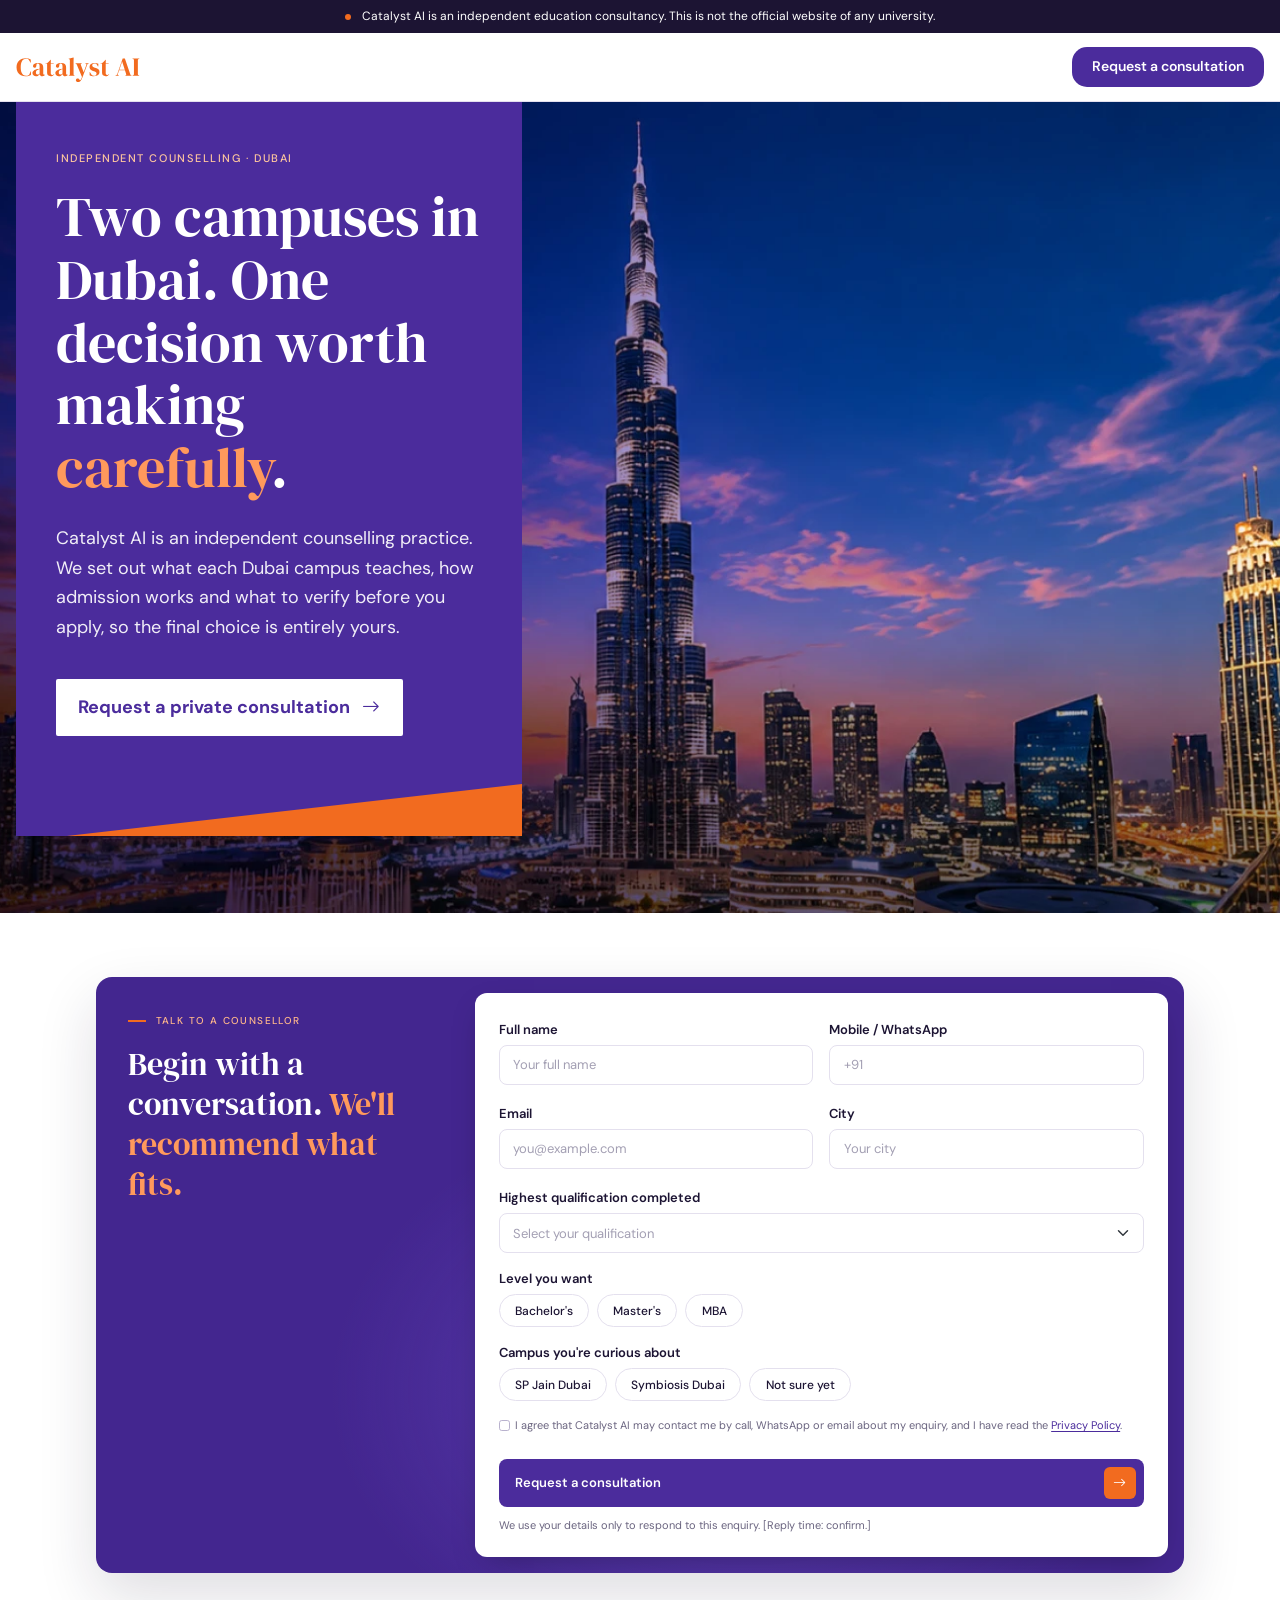
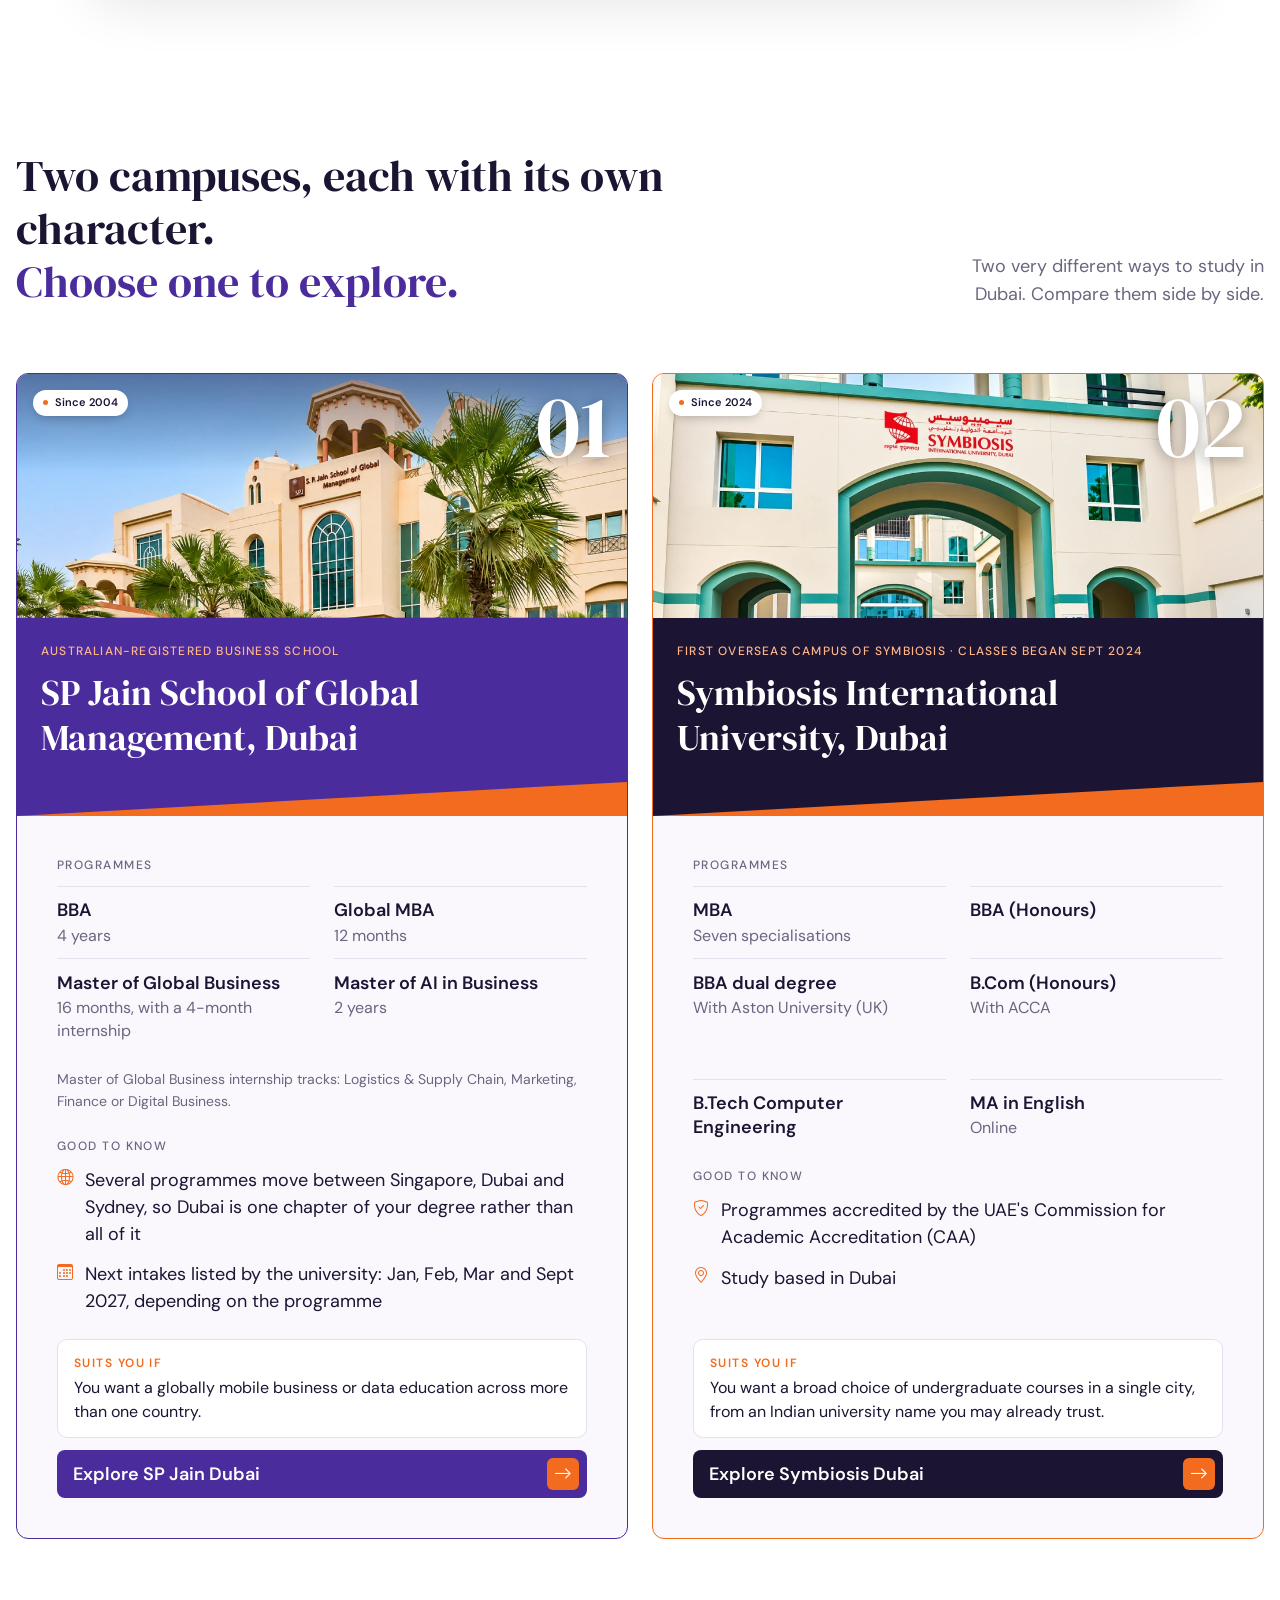
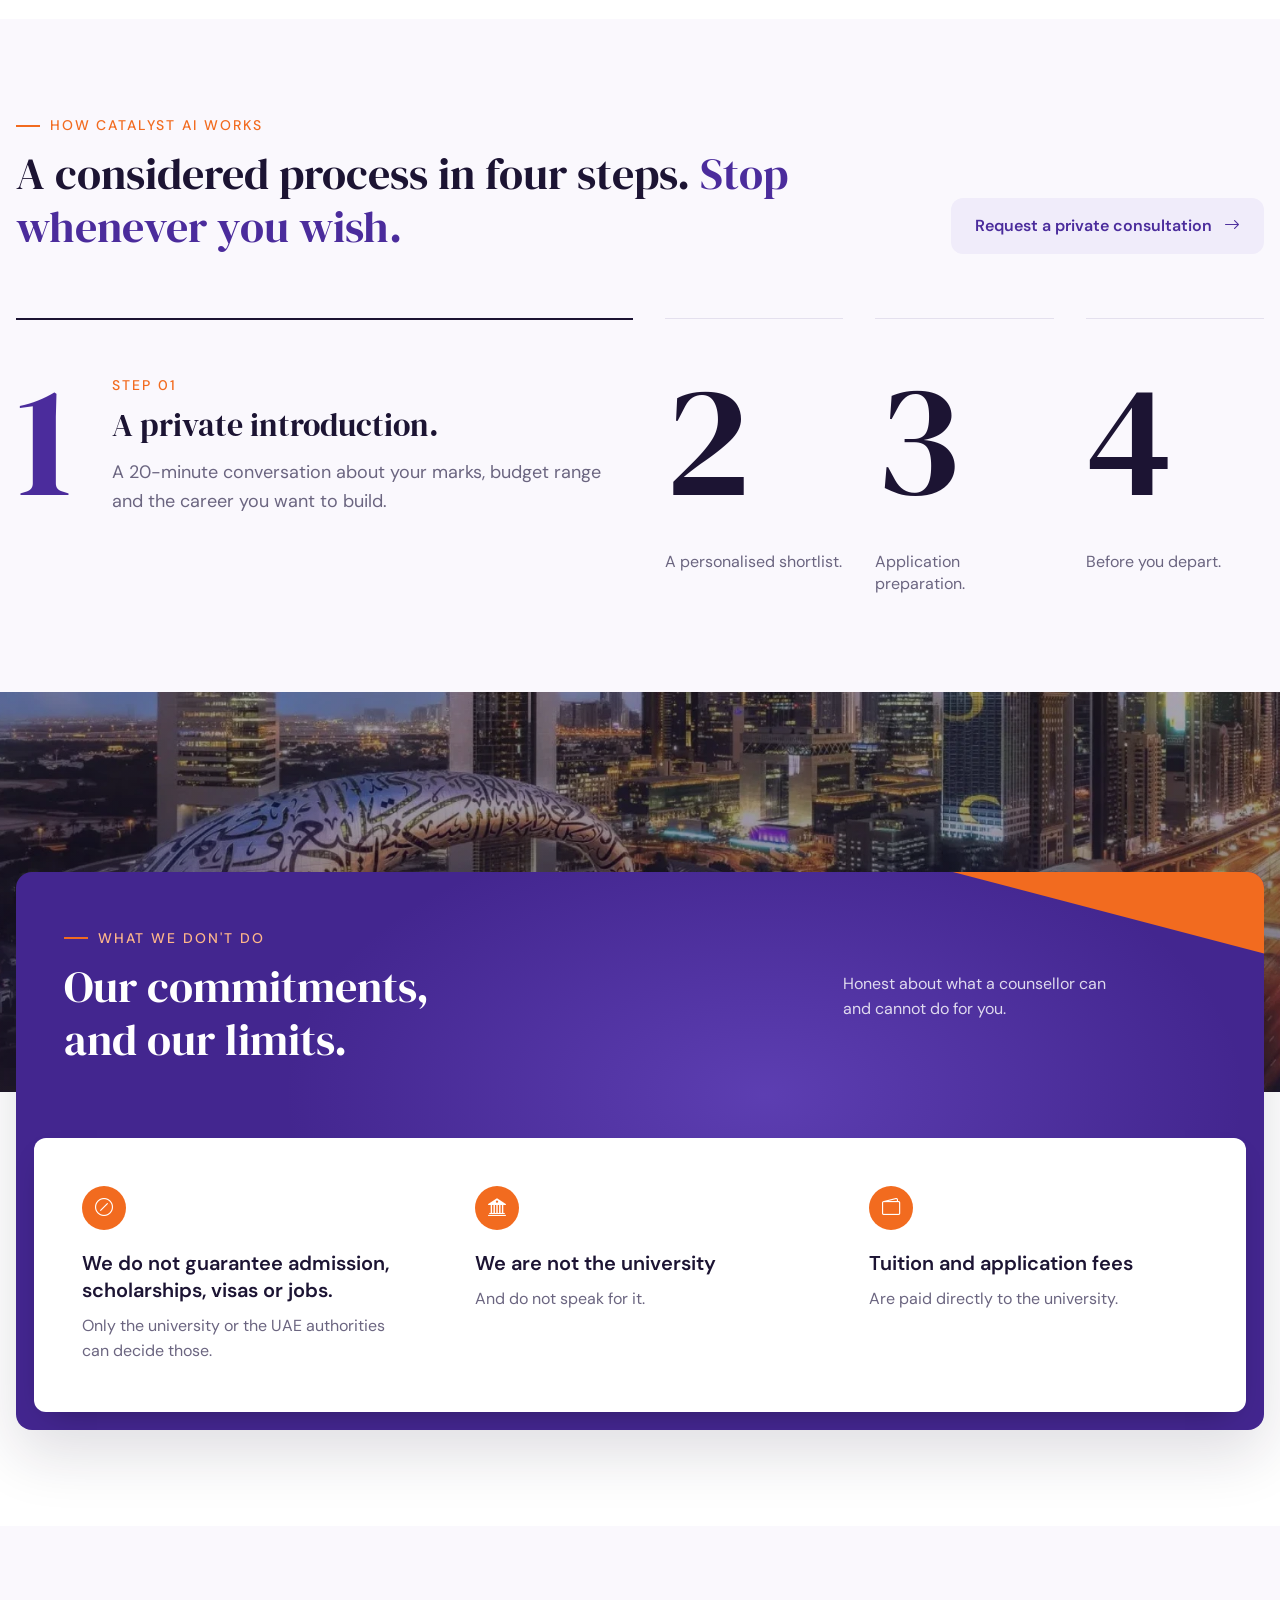
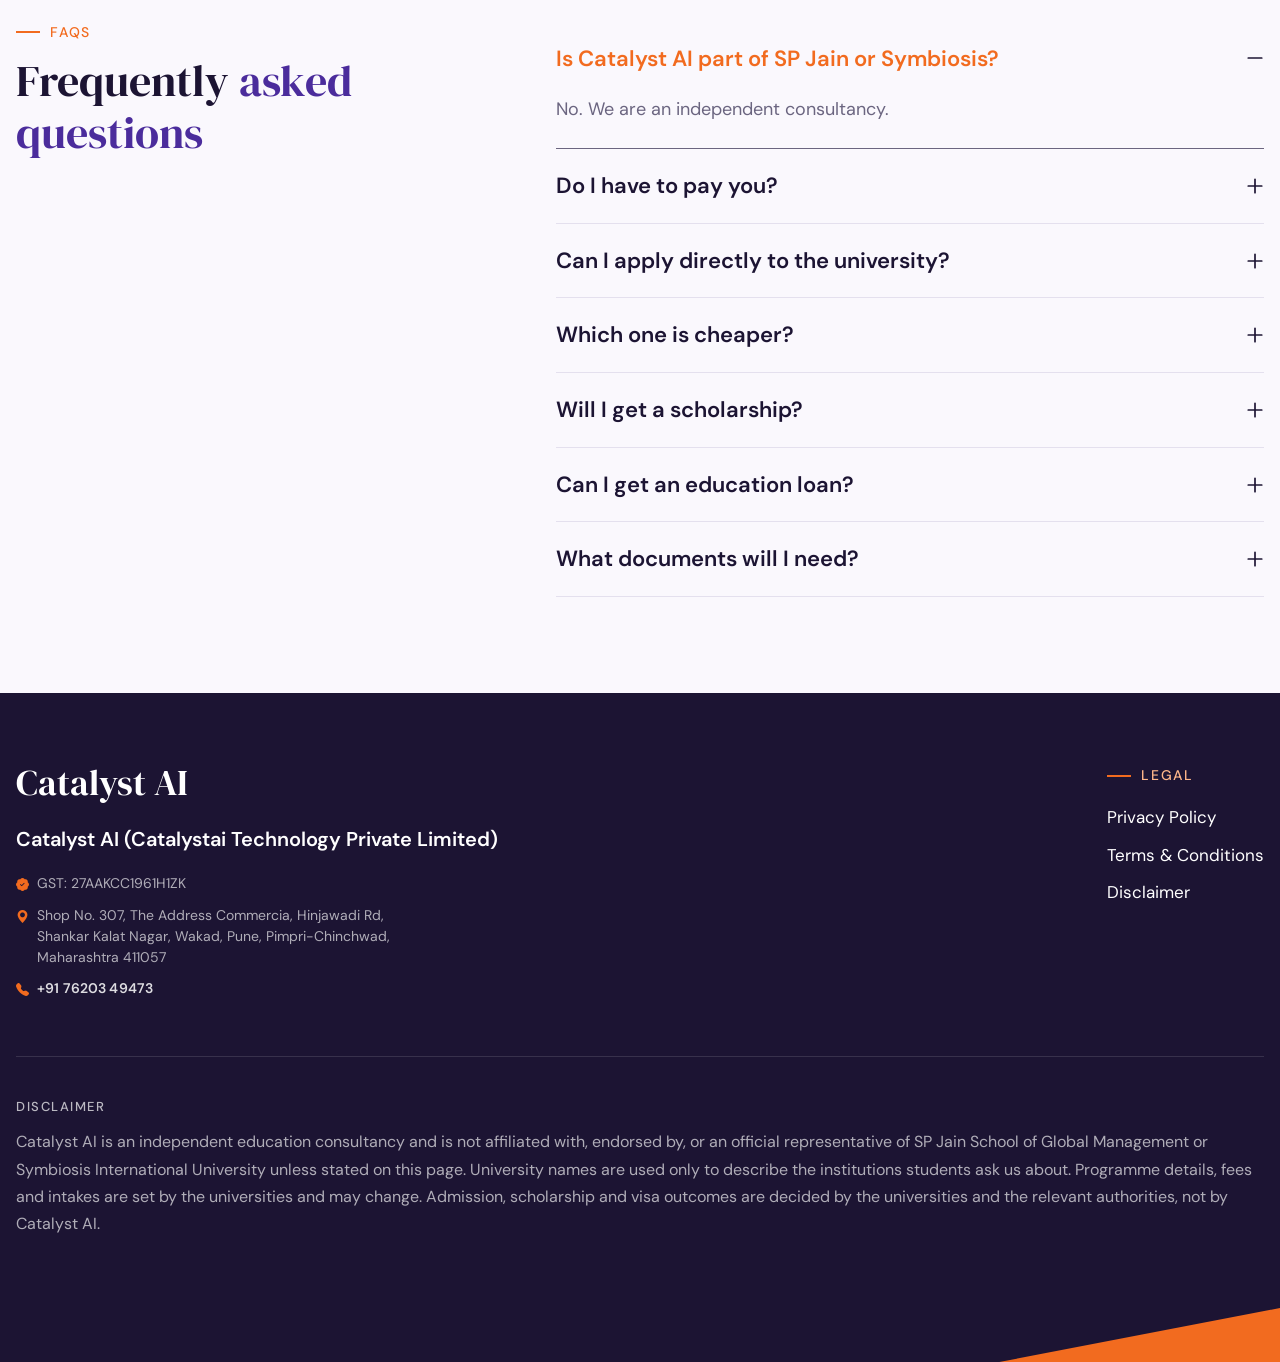
==== commit 7e0549d6: "add new chanages" ====
--- a/index.html
+++ b/index.html
@@ -41,6 +41,7 @@
 
     <!-- Custom -->
     <link href="css/style.css" rel="stylesheet" />
+    <link href="css/animation.css" rel="stylesheet" />
   </head>
   <body>
     <!-- Google Tag Manager (noscript) -->
@@ -816,7 +817,6 @@
                 <li><a href="privacy-policy.html">Privacy Policy</a></li>
                 <li><a href="terms-and-conditions.html">Terms &amp; Conditions</a></li>
                 <li><a href="#">Disclaimer</a></li>
-                <li><a href="#">[Refund policy if fees are charged]</a></li>
               </ul>
             </nav>
           </div>
@@ -841,6 +841,7 @@
     </main>
 
     <script src="https://cdn.jsdelivr.net/npm/bootstrap@5.3.3/dist/js/bootstrap.bundle.min.js"></script>
+    <script src="js/animation.js"></script>
     <script>
       const SCRIPT_URL =
         'https://script.google.com/macros/s/AKfycbzrDKWqtpv0M3a1UmBsDBKVnvX0uhdGeXrJRZy6gha68rI_2YvxMbgAQLD7IMWY1wJ38g/exec';
--- a/css/style.css
+++ b/css/style.css
@@ -419,11 +419,23 @@
   transform: translateY(-2px);
   box-shadow: 0 14px 24px -12px rgba(75, 44, 156, 0.7);
 }
-.btn:first-child:active {
-  color: #fff;
-  background: var(--purple);
-  border-color: var(--bs-btn-active-border-color);
-}
+.btn-submit:active,
+.btn-submit:focus,
+.btn-submit:focus:active,
+.btn-submit:focus-visible {
+  color: #fff !important;
+  background: var(--purple-dark) !important;
+  background-color: var(--purple-dark) !important;
+  border-color: transparent !important;
+  box-shadow: 0 6px 16px -8px rgba(75, 44, 156, 0.6) !important;
+  outline: none !important;
+  -webkit-tap-highlight-color: transparent !important;
+}
+.btn-submit:active .btn-submit__icon,
+.btn-submit:focus .btn-submit__icon {
+  background: var(--orange);
+}
+
 .btn-submit:hover .btn-submit__icon {
   transform: translateX(3px);
 }
--- a/css/animation.css
+++ b/css/animation.css
@@ -0,0 +1,126 @@
+/* =========================================================
+   Catalyst AI - Scroll animations (animation.css)
+   Load AFTER css/style.css
+
+   How it stays safe:
+   - Uses the individual `translate` / `scale` properties, so it never
+     clashes with existing `transform` hovers (cards, buttons, commit items).
+   - Uses keyframe animations (not transitions), so existing `transition`
+     rules on those elements are untouched.
+   - JS removes every animation class once the animation ends, so each
+     element goes back to its exact original CSS.
+   - Classes are added by JS only: no JS = page fully visible.
+   ========================================================= */
+
+:root {
+  --anim-duration: 0.9s;
+  --anim-ease: cubic-bezier(0.22, 0.61, 0.36, 1);
+}
+
+/* ---------- Hidden state (before the element enters the viewport) ---------- */
+.anim {
+  opacity: 0;
+}
+
+/* ---------- Revealed state ---------- */
+.anim.is-inview {
+  opacity: 1;
+  animation-duration: var(--anim-duration);
+  animation-timing-function: var(--anim-ease);
+  animation-delay: var(--anim-delay, 0ms);
+  animation-fill-mode: backwards; /* holds the "from" frame during the delay */
+}
+
+.anim--fade-up.is-inview {
+  animation-name: anim-fade-up;
+}
+.anim--fade-up-sm.is-inview {
+  animation-name: anim-fade-up-sm;
+  animation-duration: 0.7s;
+}
+.anim--fade-in.is-inview {
+  animation-name: anim-fade-in;
+}
+.anim--scale-in.is-inview {
+  animation-name: anim-scale-in;
+}
+
+/* ---------- Keyframes ---------- */
+@keyframes anim-fade-up {
+  from {
+    opacity: 0;
+    translate: 0 32px;
+  }
+  to {
+    opacity: 1;
+    translate: 0 0;
+  }
+}
+@keyframes anim-fade-up-sm {
+  from {
+    opacity: 0;
+    translate: 0 16px;
+  }
+  to {
+    opacity: 1;
+    translate: 0 0;
+  }
+}
+@keyframes anim-fade-in {
+  from {
+    opacity: 0;
+  }
+  to {
+    opacity: 1;
+  }
+}
+@keyframes anim-scale-in {
+  from {
+    opacity: 0;
+    scale: 0.96;
+    translate: 0 20px;
+  }
+  to {
+    opacity: 1;
+    scale: 1;
+    translate: 0 0;
+  }
+}
+
+/* ---------- Scroll progress bar ---------- */
+.scroll-progress {
+  position: fixed;
+  top: 0;
+  left: 0;
+  right: 0;
+  z-index: 1100;
+  height: 3px;
+  background: var(--orange, #f26b1f);
+  transform: scaleX(0);
+  transform-origin: left center;
+  pointer-events: none;
+  will-change: transform;
+}
+
+/* ---------- Reduced motion: show everything, no motion ---------- */
+@media (prefers-reduced-motion: reduce) {
+  .anim,
+  .anim.is-inview {
+    opacity: 1 !important;
+    animation: none !important;
+  }
+  .scroll-progress {
+    display: none;
+  }
+}
+
+/* ---------- Print: never hide content ---------- */
+@media print {
+  .anim {
+    opacity: 1 !important;
+    animation: none !important;
+  }
+  .scroll-progress {
+    display: none;
+  }
+}
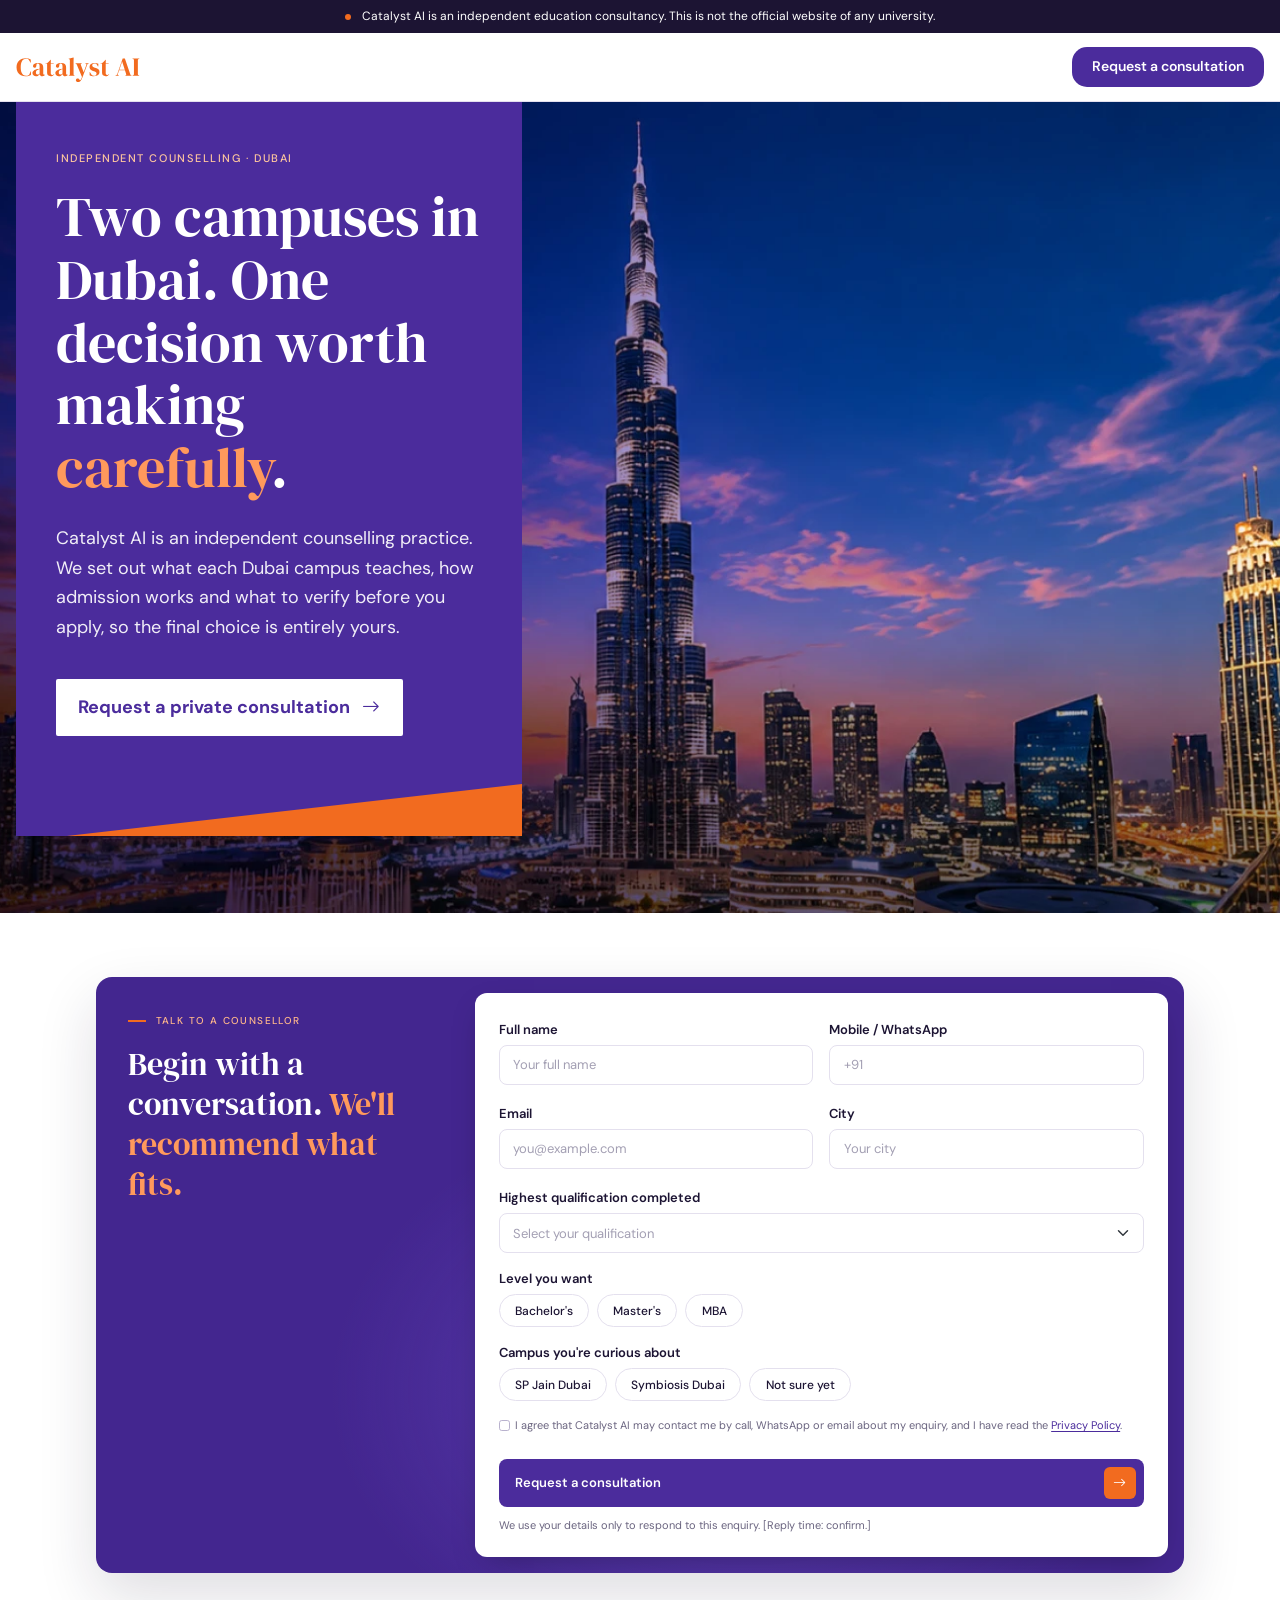
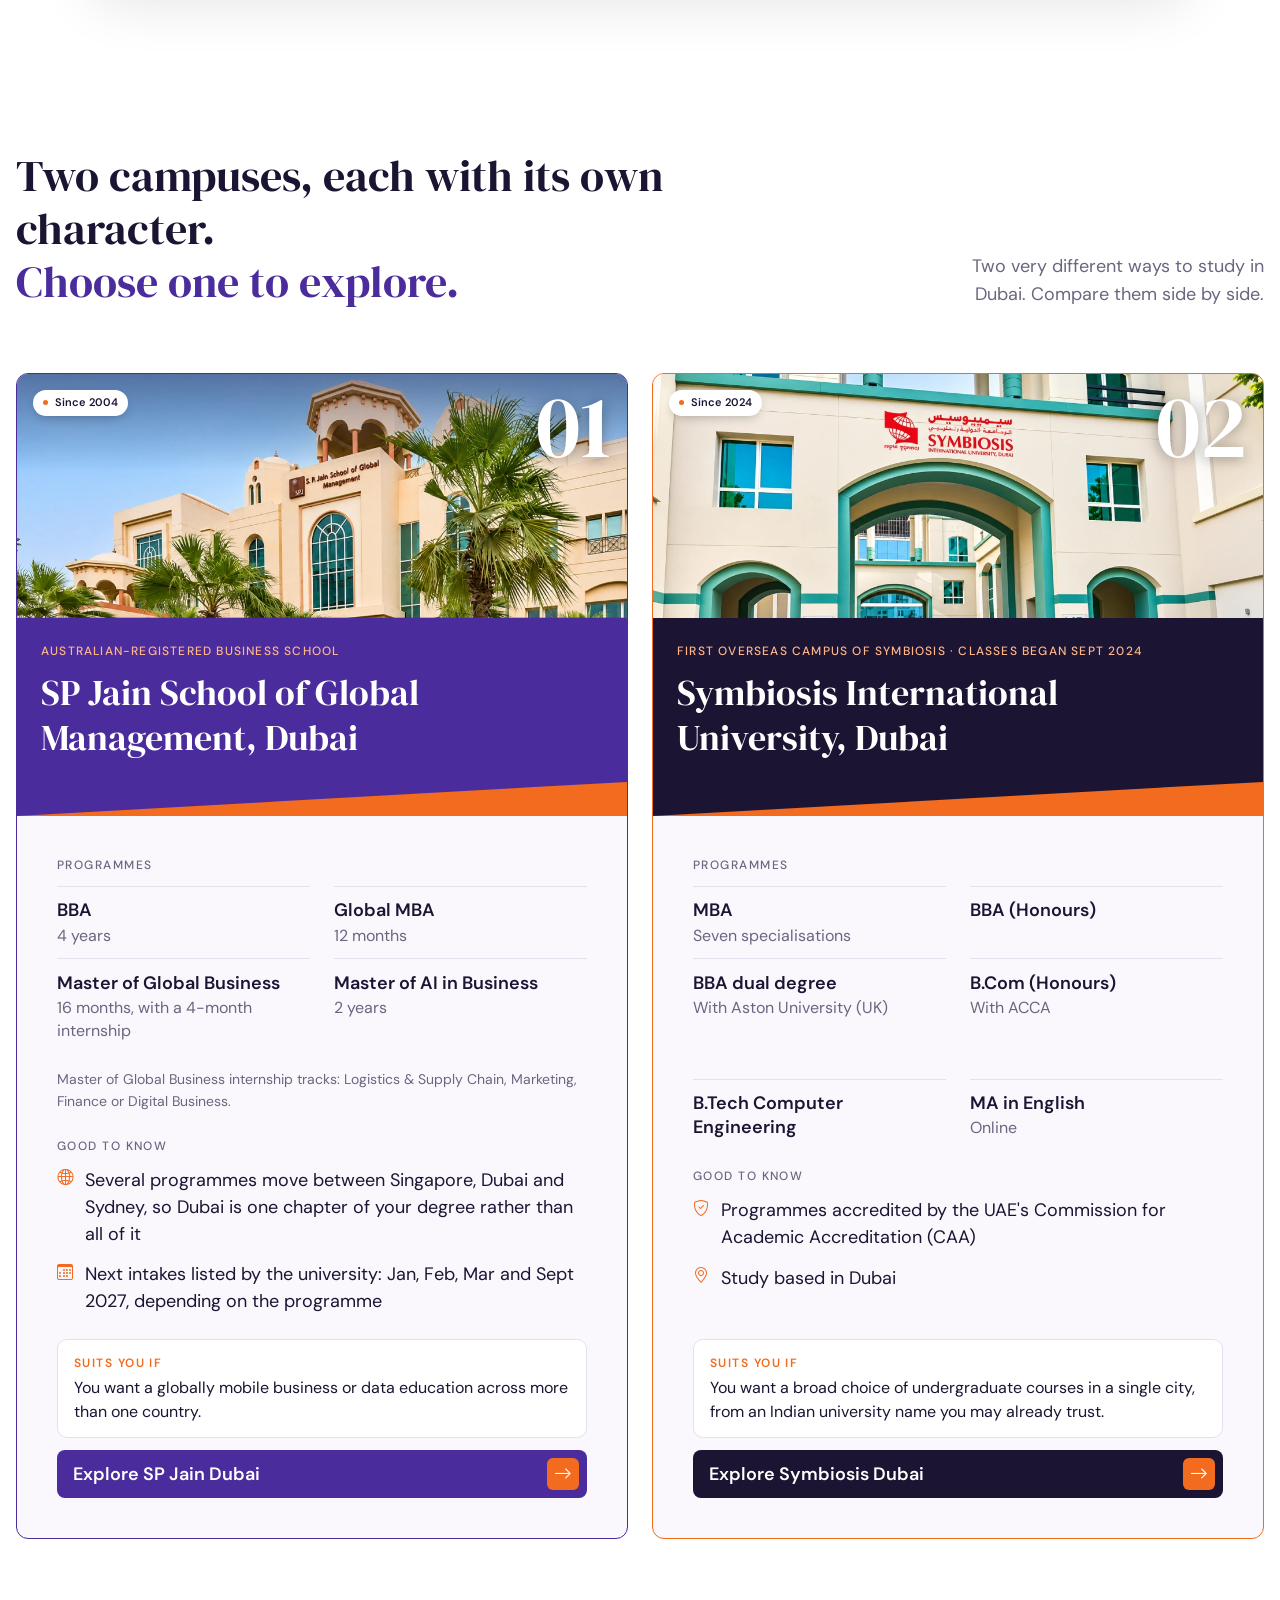
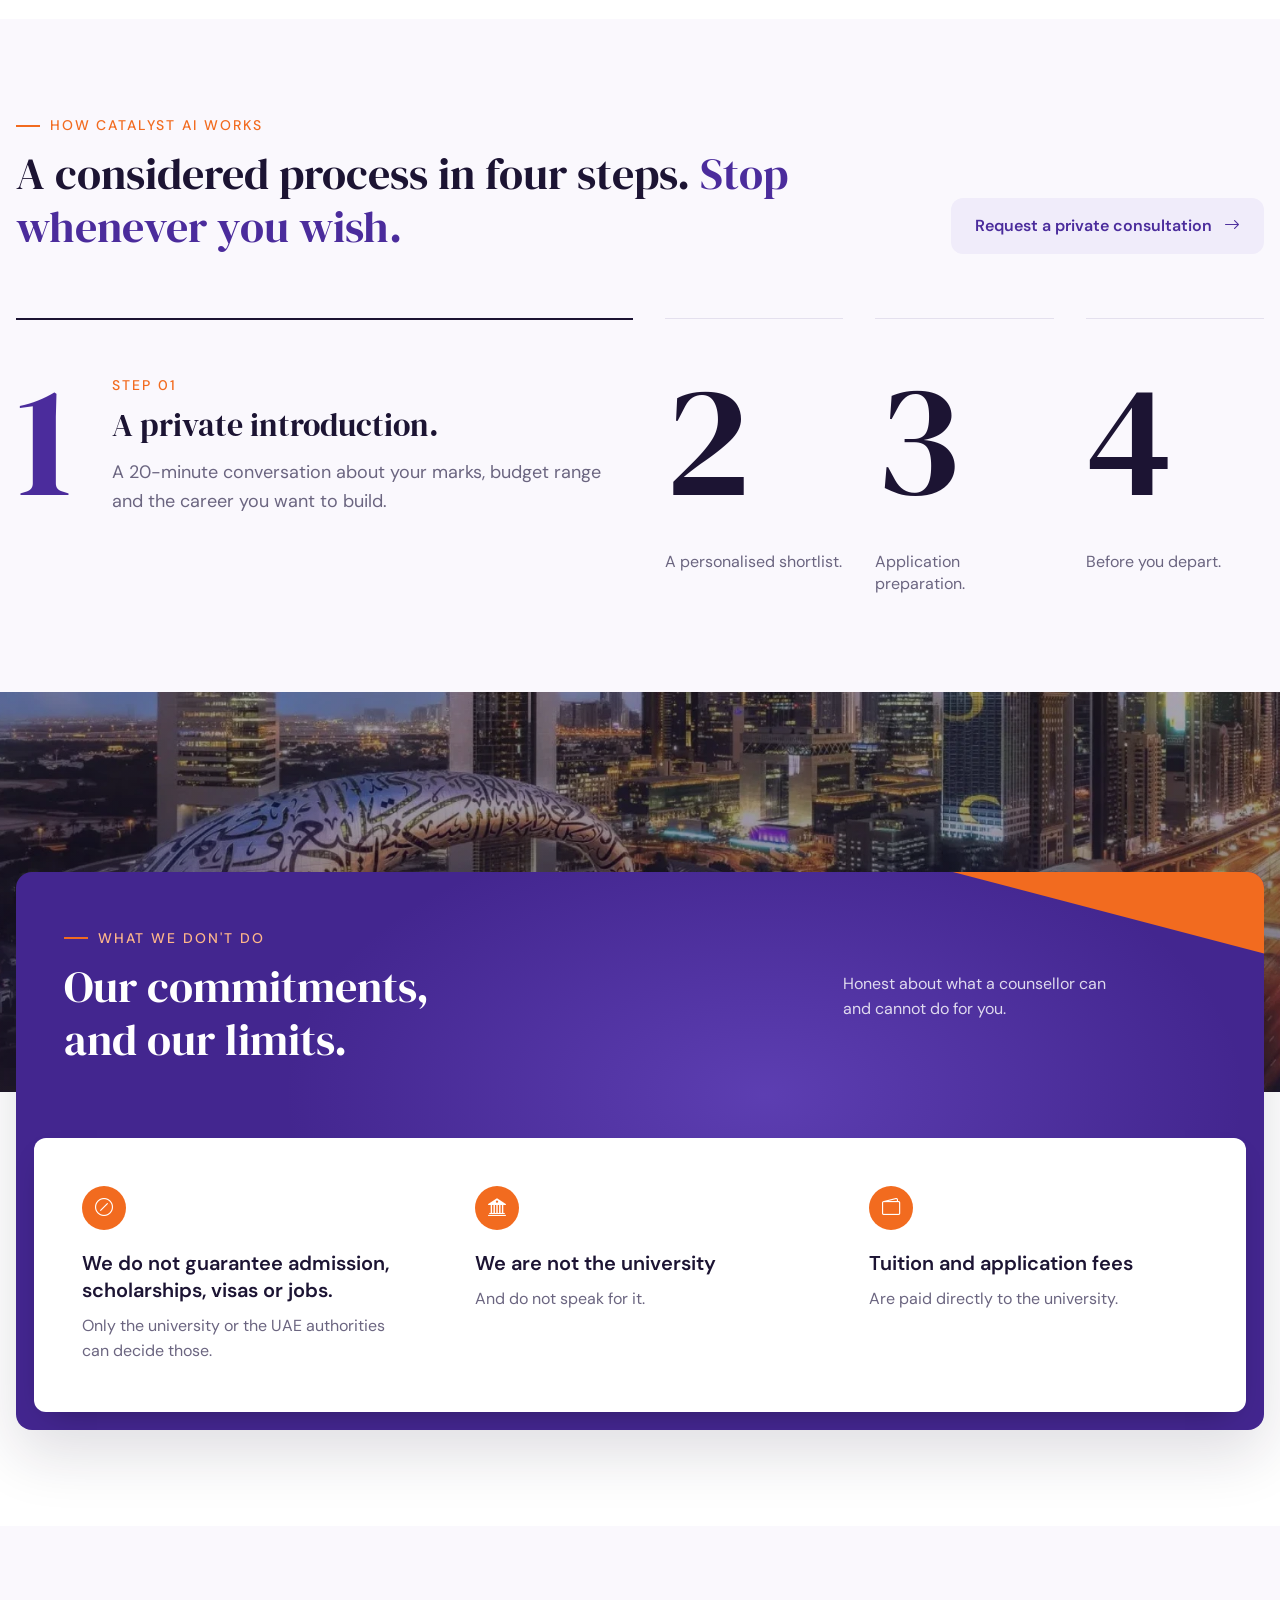
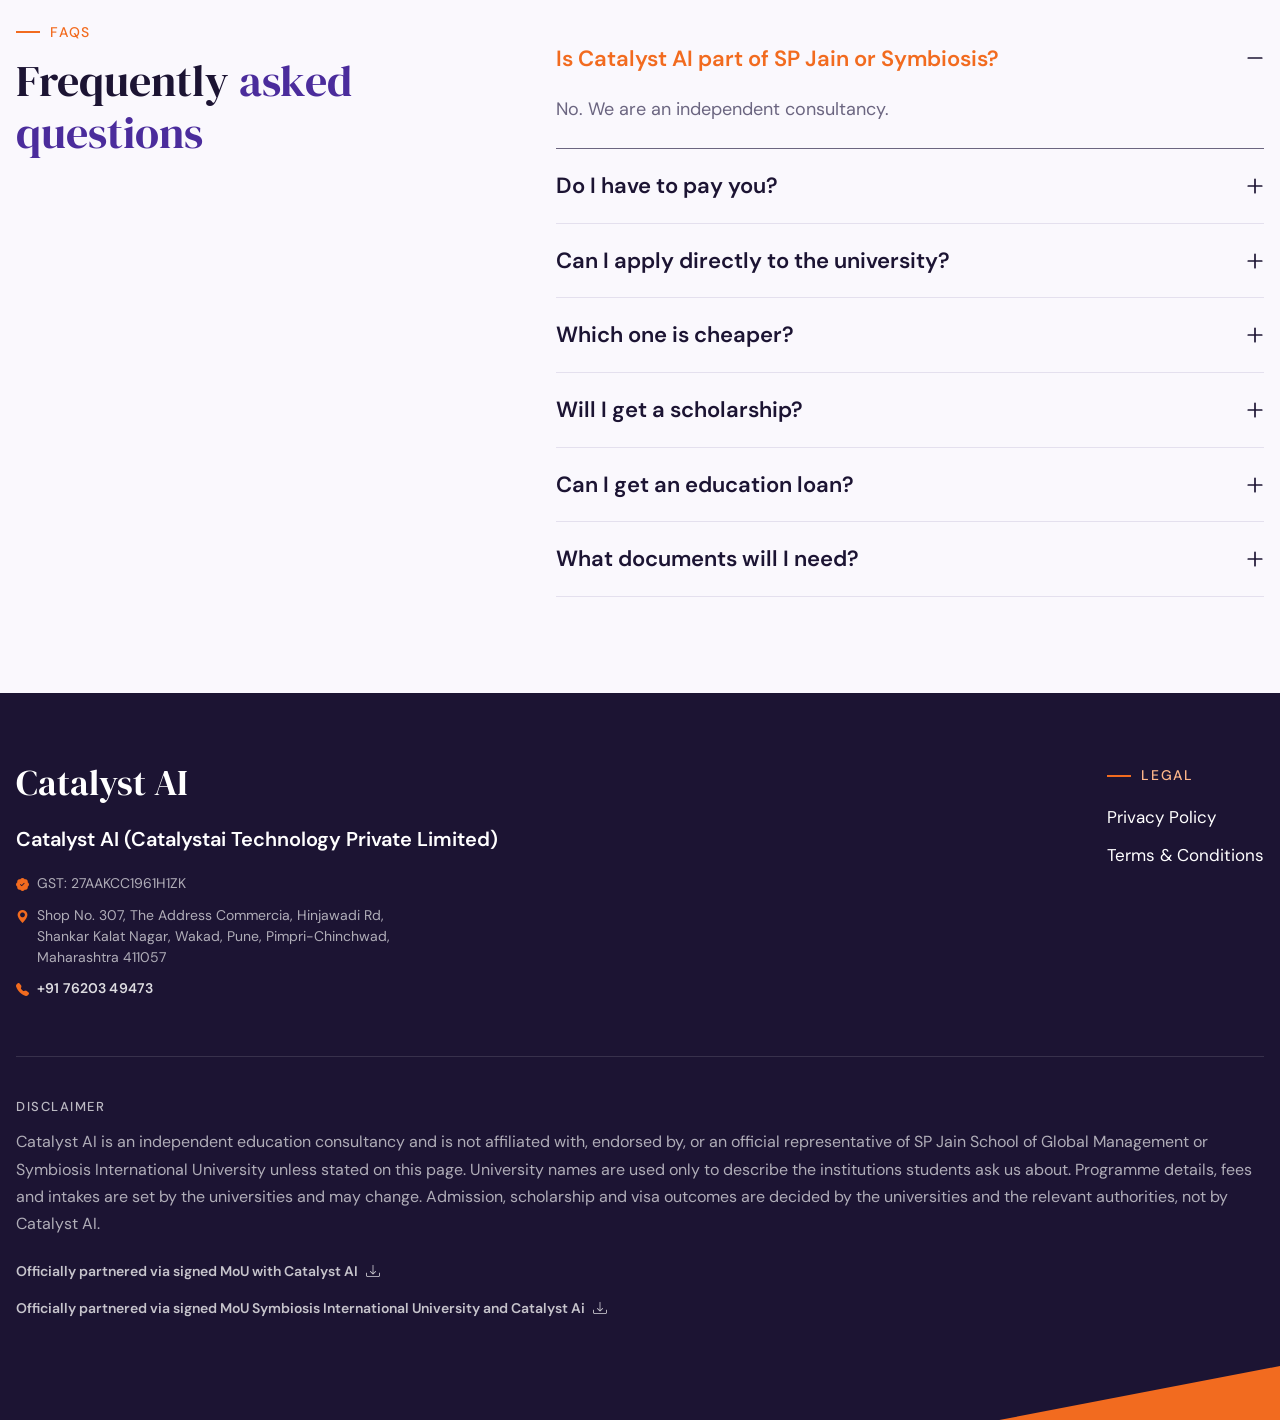
==== commit 99c85bc6: "add new changes" ====
--- a/index.html
+++ b/index.html
@@ -816,7 +816,6 @@
               <ul class="list-unstyled mb-0">
                 <li><a href="privacy-policy.html">Privacy Policy</a></li>
                 <li><a href="terms-and-conditions.html">Terms &amp; Conditions</a></li>
-                <li><a href="#">Disclaimer</a></li>
               </ul>
             </nav>
           </div>
@@ -833,6 +832,28 @@
               scholarship and visa outcomes are decided by the universities and the relevant authorities, not by
               Catalyst AI.
             </p>
+          </div>
+
+          <!-- MoU Links -->
+          <div class="site-footer__mou d-flex flex-wrap gap-3 mb-3">
+            <a
+              href="pdf/sp-jain-mou.pdf"
+              target="_blank"
+              download
+              class="site-footer__mou-link d-inline-flex align-items-center gap-2"
+            >
+              Officially partnered via signed MoU with Catalyst AI
+              <i class="bi bi-download" aria-hidden="true"></i>
+            </a>
+            <a
+              href="pdf/symbiosis-mou.pdf"
+              target="_blank"
+              download
+              class="site-footer__mou-link d-inline-flex align-items-center gap-2"
+            >
+              Officially partnered via signed MoU Symbiosis International University and Catalyst Ai
+              <i class="bi bi-download" aria-hidden="true"></i>
+            </a>
           </div>
 
           <p class="site-footer__copy">&copy; 2026 Catalystai Technology Private Limited. All rights reserved.</p>
--- a/css/style.css
+++ b/css/style.css
@@ -1793,8 +1793,23 @@
   line-height: 1.7;
   color: rgba(255, 255, 255, 0.65);
 }
+.site-footer__mou {
+  margin-top: 24px;
+  flex-direction: column;
+}
+.site-footer__mou-link {
+  font-size: 14px;
+  font-weight: 600;
+  color: rgba(255, 255, 255, 0.75);
+  text-decoration: none;
+  transition: color 0.25s;
+}
+.site-footer__mou-link:hover,
+.site-footer__mou-link:focus-visible {
+  color: var(--peach);
+}
 .site-footer__copy {
-  margin: 48px 0 0;
+  margin: 24px 0 0;
   font-size: 14px;
   color: rgba(255, 255, 255, 0.5);
 }
